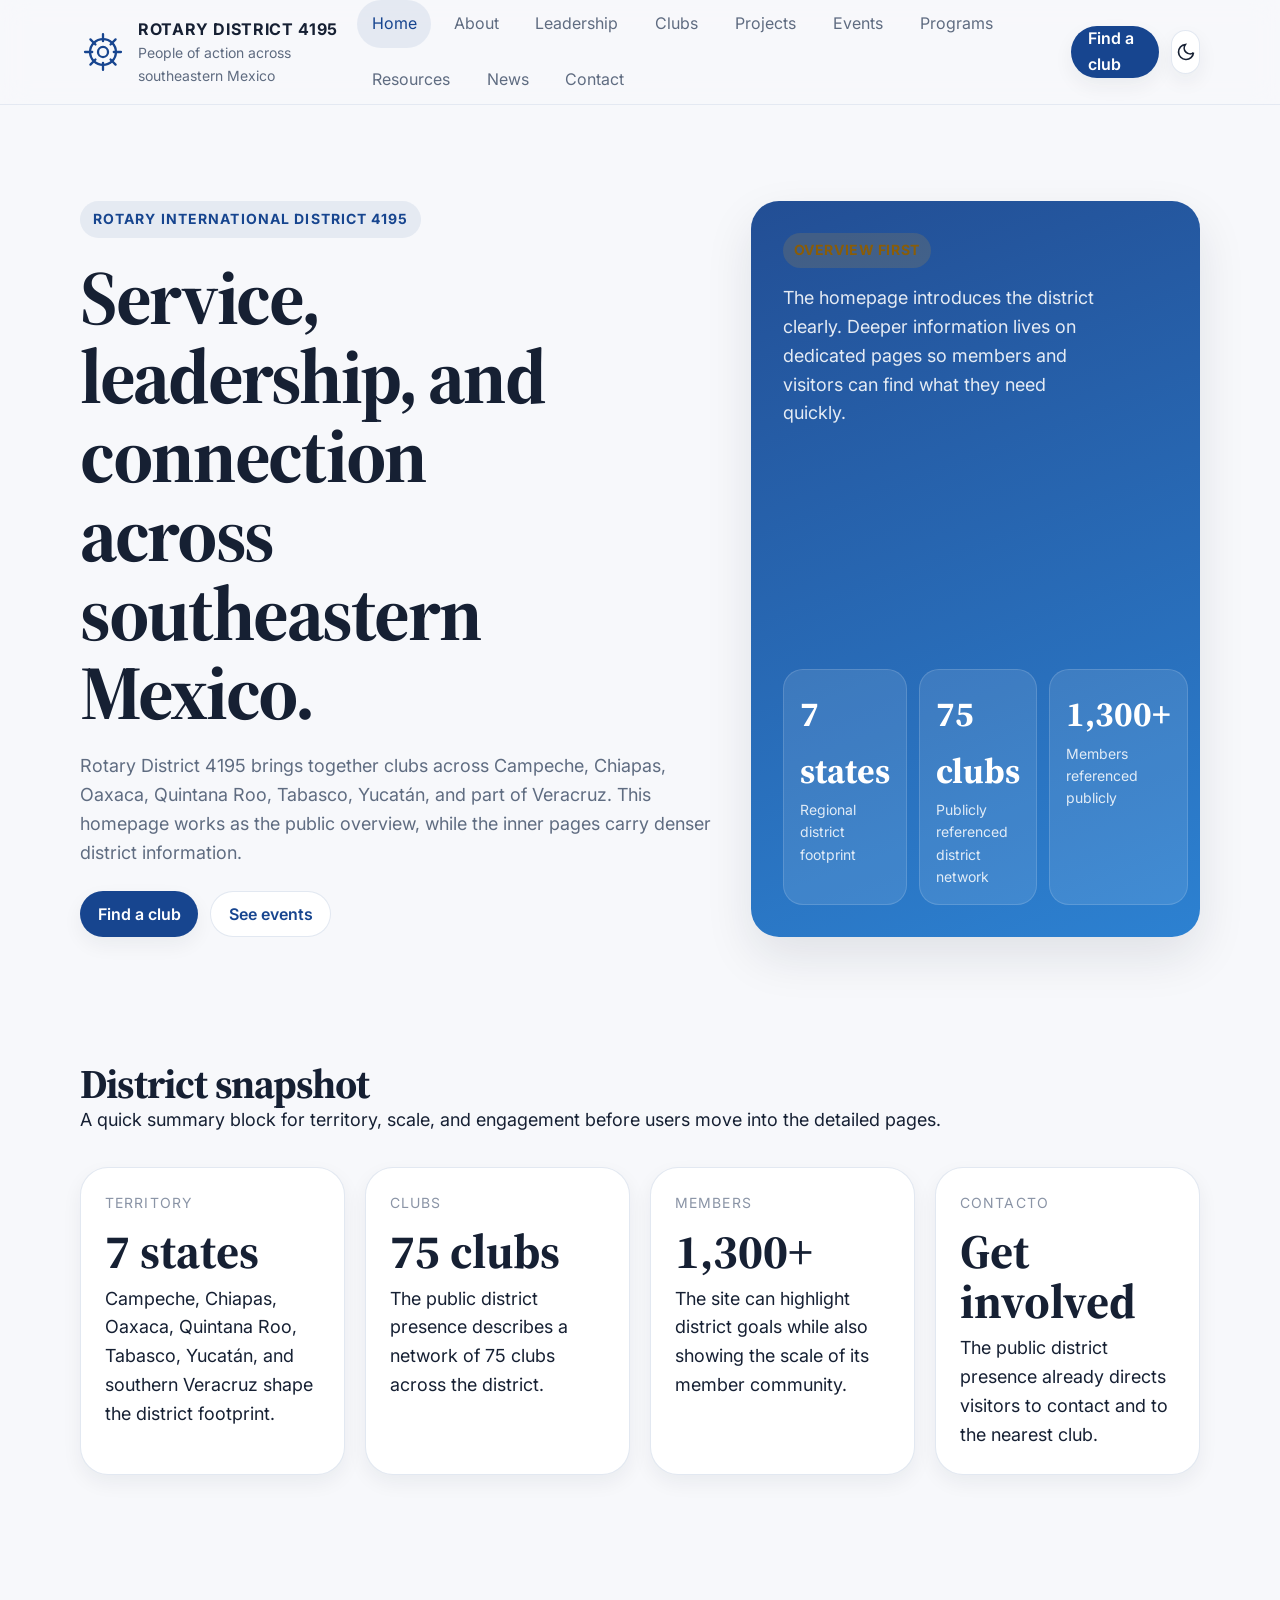
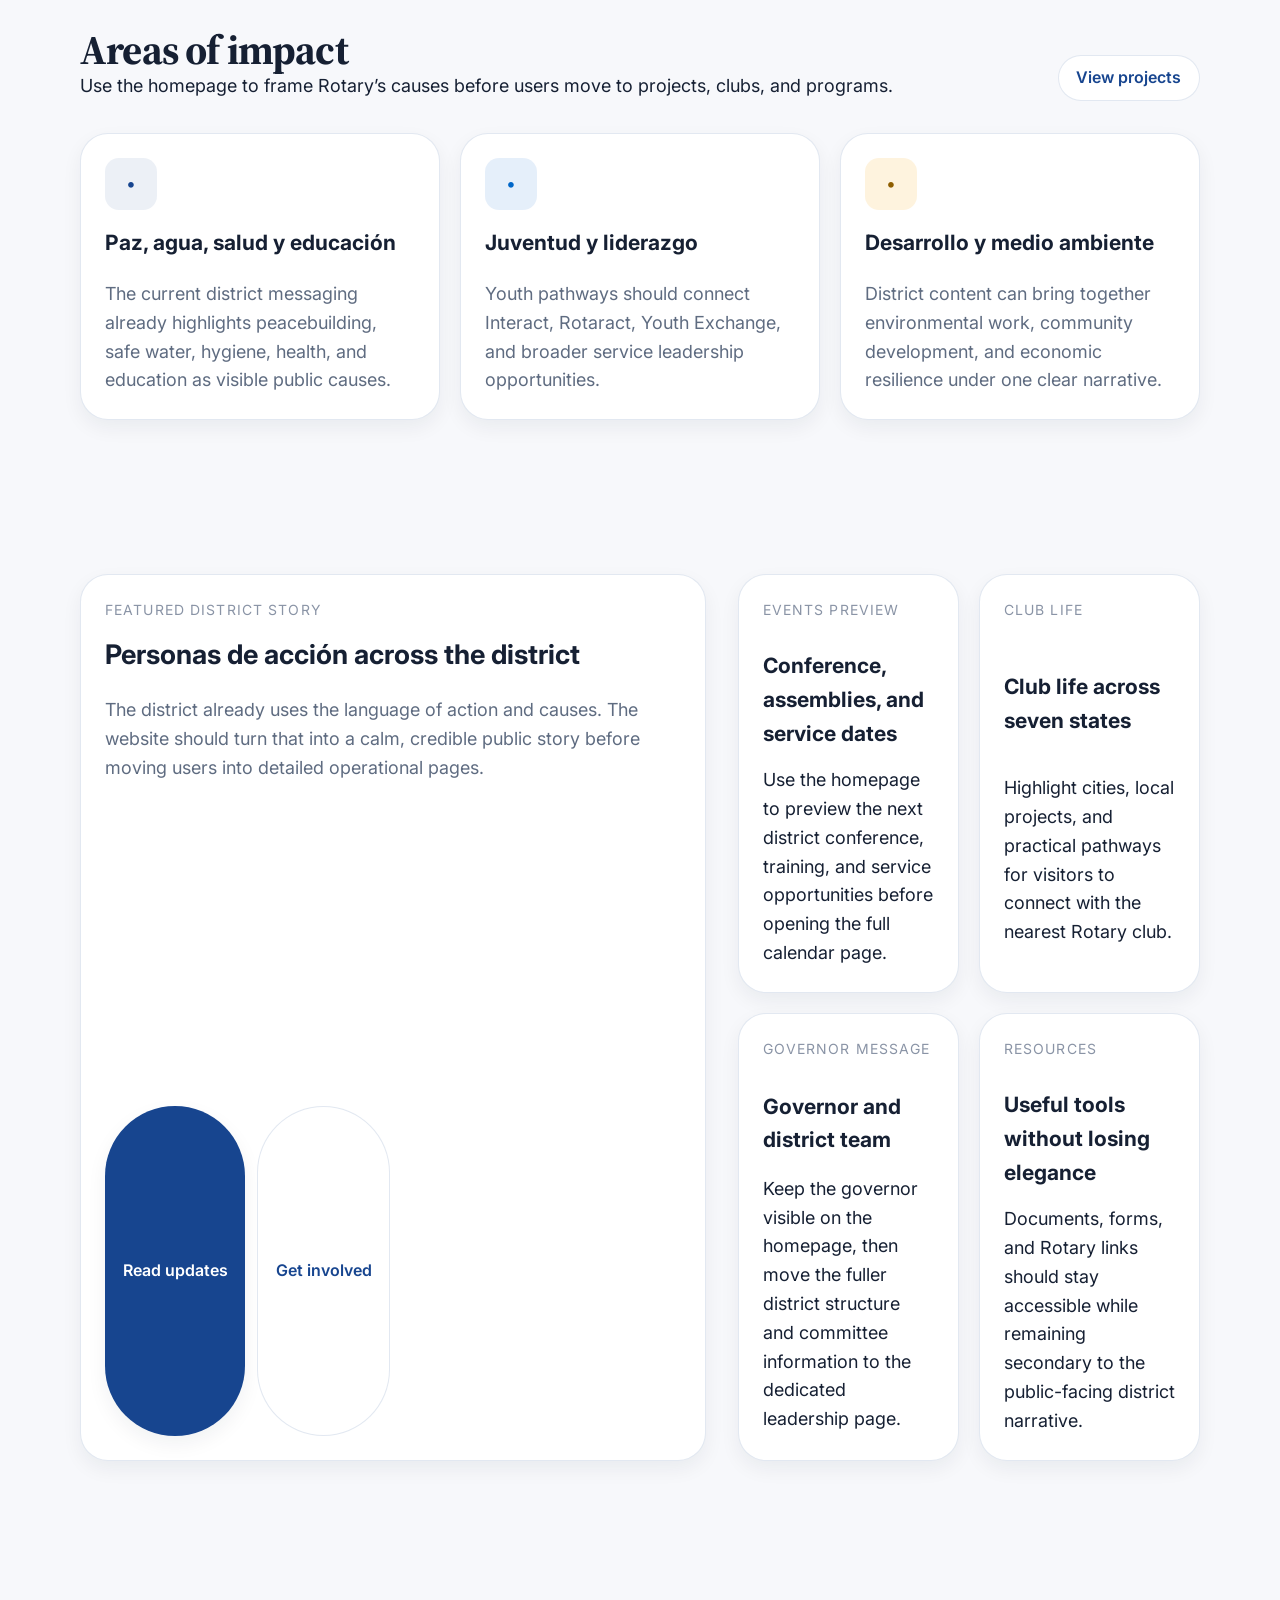
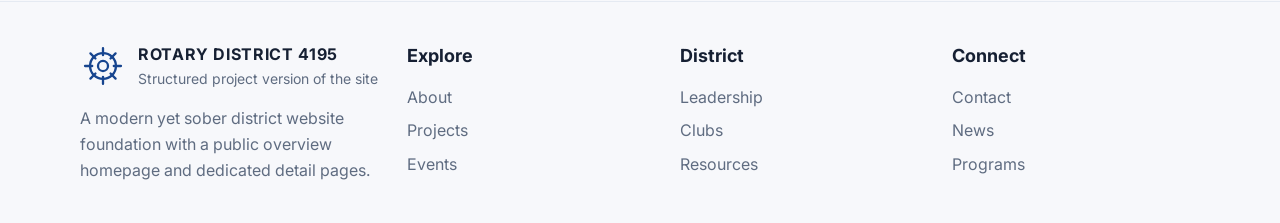
==== index.html @ 001975cd "Initial commit" ====
<!DOCTYPE html>
<html lang="en" data-theme="light">
<head>
  <meta charset="UTF-8" />
  <meta name="viewport" content="width=device-width, initial-scale=1.0" />
  <title>Rotary District 4195</title>
  <meta name="description" content="Rotary District 4195 website project structure prototype." />
  <link rel="preconnect" href="https://fonts.googleapis.com">
  <link rel="preconnect" href="https://fonts.gstatic.com" crossorigin>
  <link href="https://fonts.googleapis.com/css2?family=Source+Serif+4:opsz,wght@8..60,400;8..60,500;8..60,700&family=Inter:wght@400;500;600;700&display=swap" rel="stylesheet">
  <link rel="stylesheet" href="assets/css/base.css" />
  <link rel="stylesheet" href="assets/css/components.css" />
  <link rel="stylesheet" href="assets/css/pages.css" />
  <link rel="stylesheet" href="assets/css/responsive.css" />
</head>
<body>
  <a href="#main-content" class="sr-only">Skip to content</a>
  <header class="site-header">
  <div class="header-inner">
    <a class="brand" href="index.html">
      <img class="brand-mark" src="assets/images/branding/rotary-4195-mark.svg" alt="Rotary District 4195 mark" width="46" height="46" />
      <div class="brand-copy">
        <strong>Rotary District 4195</strong>
        <span>People of action across southeastern Mexico</span>
      </div>
    </a>
    <nav class="desktop-nav" aria-label="Primary">
      <a class="nav-link" href="index.html" aria-current="page">Home</a>
      <a class="nav-link" href="pages/about.html">About</a>
      <a class="nav-link" href="pages/leadership.html">Leadership</a>
      <a class="nav-link" href="pages/clubs.html">Clubs</a>
      <a class="nav-link" href="pages/projects.html">Projects</a>
      <a class="nav-link" href="pages/events.html">Events</a>
      <a class="nav-link" href="pages/programs.html">Programs</a>
      <a class="nav-link" href="pages/resources.html">Resources</a>
      <a class="nav-link" href="pages/news.html">News</a>
      <a class="nav-link" href="pages/contact.html">Contact</a>
    </nav>
    <div class="header-actions">
      <a class="cta-button" href="pages/clubs.html">Find a club</a>
      <button class="theme-toggle" type="button" aria-label="Switch theme" data-theme-toggle></button>
      <button class="menu-toggle" type="button" aria-label="Open menu" aria-expanded="false" data-menu-toggle>
        <svg width="20" height="20" viewBox="0 0 24 24" fill="none" stroke="currentColor" stroke-width="2" aria-hidden="true"><path d="M3 6h18M3 12h18M3 18h18"></path></svg>
      </button>
    </div>
  </div>
  <div class="mobile-panel" data-mobile-panel>
    <div class="header-inner mobile-nav" aria-label="Mobile">
      <a href="index.html">Home</a>
      <a href="pages/about.html">About</a>
      <a href="pages/leadership.html">Leadership</a>
      <a href="pages/clubs.html">Clubs</a>
      <a href="pages/projects.html">Projects</a>
      <a href="pages/events.html">Events</a>
      <a href="pages/programs.html">Programs</a>
      <a href="pages/resources.html">Resources</a>
      <a href="pages/news.html">News</a>
      <a href="pages/contact.html">Contact</a>
    </div>
  </div>
</header>
  <main id="main-content">
<section class="hero">
  <div class="container hero-grid">
    <div class="hero-copy">
      <span class="eyebrow">Rotary International District 4195</span>
      <h1>Service, leadership, and connection across southeastern Mexico.</h1>
      <p>Rotary District 4195 brings together clubs across Campeche, Chiapas, Oaxaca, Quintana Roo, Tabasco, Yucatán, and part of Veracruz. This homepage works as the public overview, while the inner pages carry denser district information.</p>
      <div class="hero-actions">
        <a class="cta-button" href="pages/clubs.html">Find a club</a>
        <a class="secondary-button" href="pages/events.html">See events</a>
      </div>
    </div>
    <aside class="hero-panel" aria-label="District overview highlights">
      <div>
        <span class="badge">Overview first</span>
        <p style="margin-top: 1rem; max-width: 30ch; color: rgba(255,255,255,0.88);">The homepage introduces the district clearly. Deeper information lives on dedicated pages so members and visitors can find what they need quickly.</p>
      </div>
      <div class="hero-metrics">
        <div class="metric"><strong>7 states</strong><span>Regional district footprint</span></div>
        <div class="metric"><strong>75 clubs</strong><span>Publicly referenced district network</span></div>
        <div class="metric"><strong>1,300+</strong><span>Members referenced publicly</span></div>
      </div>
    </aside>
  </div>
</section>
<section>
  <div class="container">
    <div class="section-heading"><div><h2>District snapshot</h2><p>A quick summary block for territory, scale, and engagement before users move into the detailed pages.</p></div></div>
    <div class="grid-4">
      <article class="surface-card card-pad stat-card"><small>Territory</small><strong>7 states</strong><p>Campeche, Chiapas, Oaxaca, Quintana Roo, Tabasco, Yucatán, and southern Veracruz shape the district footprint.</p></article>
      <article class="surface-card card-pad stat-card"><small>Clubs</small><strong>75 clubs</strong><p>The public district presence describes a network of 75 clubs across the district.</p></article>
      <article class="surface-card card-pad stat-card"><small>Members</small><strong>1,300+</strong><p>The site can highlight district goals while also showing the scale of its member community.</p></article>
      <article class="surface-card card-pad stat-card"><small>Contacto</small><strong>Get involved</strong><p>The public district presence already directs visitors to contact and to the nearest club.</p></article>
    </div>
  </div>
</section>
<section>
  <div class="container">
    <div class="section-heading"><div><h2>Areas of impact</h2><p>Use the homepage to frame Rotary’s causes before users move to projects, clubs, and programs.</p></div><a class="secondary-button" href="pages/projects.html">View projects</a></div>
    <div class="grid-3">
      <article class="surface-card card-pad impact-card"><div class="impact-icon">•</div><div><h3>Paz, agua, salud y educación</h3><p class="lede">The current district messaging already highlights peacebuilding, safe water, hygiene, health, and education as visible public causes.</p></div></article>
      <article class="surface-card card-pad impact-card"><div class="impact-icon">•</div><div><h3>Juventud y liderazgo</h3><p class="lede">Youth pathways should connect Interact, Rotaract, Youth Exchange, and broader service leadership opportunities.</p></div></article>
      <article class="surface-card card-pad impact-card"><div class="impact-icon">•</div><div><h3>Desarrollo y medio ambiente</h3><p class="lede">District content can bring together environmental work, community development, and economic resilience under one clear narrative.</p></div></article>
    </div>
  </div>
</section>
<section>
  <div class="container story-layout" style="grid-template-columns: 1.15fr 0.85fr;">
    <article class="surface-card card-pad story-card">
      <div><span class="meta">Featured district story</span><h2>Personas de acción across the district</h2><p class="lede">The district already uses the language of action and causes. The website should turn that into a calm, credible public story before moving users into detailed operational pages.</p></div>
      <div class="stack-actions"><a class="cta-button" href="pages/news.html">Read updates</a><a class="secondary-button" href="pages/contact.html">Get involved</a></div>
    </article>
    <div class="grid-2">
      <article class="surface-card card-pad story-card"><span class="meta">Events preview</span><h3>Conference, assemblies, and service dates</h3><p>Use the homepage to preview the next district conference, training, and service opportunities before opening the full calendar page.</p></article>
      <article class="surface-card card-pad story-card"><span class="meta">Club life</span><h3>Club life across seven states</h3><p>Highlight cities, local projects, and practical pathways for visitors to connect with the nearest Rotary club.</p></article>
      <article class="surface-card card-pad story-card"><span class="meta">Governor message</span><h3>Governor and district team</h3><p>Keep the governor visible on the homepage, then move the fuller district structure and committee information to the dedicated leadership page.</p></article>
      <article class="surface-card card-pad story-card"><span class="meta">Resources</span><h3>Useful tools without losing elegance</h3><p>Documents, forms, and Rotary links should stay accessible while remaining secondary to the public-facing district narrative.</p></article>
    </div>
  </div>
</section>
</main>
  <footer class="footer">
  <div class="container footer-grid">
    <div>
      <div class="brand" style="margin-bottom: 1rem;">
        <img class="brand-mark" src="assets/images/branding/rotary-4195-mark.svg" alt="Rotary District 4195 mark" width="46" height="46" />
        <div class="brand-copy">
          <strong>Rotary District 4195</strong>
          <span>Structured project version of the site</span>
        </div>
      </div>
      <p>A modern yet sober district website foundation with a public overview homepage and dedicated detail pages.</p>
    </div>
    <div>
      <strong style="display:block; margin-bottom: 0.85rem;">Explore</strong>
      <ul class="footer-links">
        <li><a href="pages/about.html">About</a></li>
        <li><a href="pages/projects.html">Projects</a></li>
        <li><a href="pages/events.html">Events</a></li>
      </ul>
    </div>
    <div>
      <strong style="display:block; margin-bottom: 0.85rem;">District</strong>
      <ul class="footer-links">
        <li><a href="pages/leadership.html">Leadership</a></li>
        <li><a href="pages/clubs.html">Clubs</a></li>
        <li><a href="pages/resources.html">Resources</a></li>
      </ul>
    </div>
    <div>
      <strong style="display:block; margin-bottom: 0.85rem;">Connect</strong>
      <ul class="footer-links">
        <li><a href="pages/contact.html">Contact</a></li>
        <li><a href="pages/news.html">News</a></li>
        <li><a href="pages/programs.html">Programs</a></li>
      </ul>
    </div>
  </div>
</footer>
  <script src="assets/js/main.js" defer></script>
</body>
</html>
---- assets/css/base.css ----
:root, [data-theme="light"] {
  --text-xs: clamp(0.75rem, 0.7rem + 0.25vw, 0.875rem);
  --text-sm: clamp(0.875rem, 0.8rem + 0.35vw, 1rem);
  --text-base: clamp(1rem, 0.95rem + 0.25vw, 1.125rem);
  --text-lg: clamp(1.125rem, 1rem + 0.75vw, 1.5rem);
  --text-xl: clamp(1.5rem, 1.2rem + 1.25vw, 2.25rem);
  --text-2xl: clamp(2rem, 1.2rem + 2.5vw, 3.5rem);
  --space-1: 0.25rem;
  --space-2: 0.5rem;
  --space-3: 0.75rem;
  --space-4: 1rem;
  --space-5: 1.25rem;
  --space-6: 1.5rem;
  --space-8: 2rem;
  --space-10: 2.5rem;
  --space-12: 3rem;
  --space-16: 4rem;
  --space-20: 5rem;
  --space-24: 6rem;
  --color-bg: #f7f8fb;
  --color-surface: #ffffff;
  --color-surface-2: #f1f5fb;
  --color-surface-offset: #e8eef8;
  --color-border: rgba(23, 69, 143, 0.12);
  --color-divider: rgba(23, 69, 143, 0.08);
  --color-text: #162033;
  --color-text-muted: #5f6c81;
  --color-text-faint: #8a94a6;
  --color-text-inverse: #ffffff;
  --color-primary: #17458f;
  --color-primary-hover: #113575;
  --color-primary-highlight: rgba(23, 69, 143, 0.08);
  --color-secondary: #0067c8;
  --color-gold: #f7a81b;
  --color-gold-soft: rgba(247, 168, 27, 0.14);
  --shadow-sm: 0 8px 20px rgba(22, 32, 51, 0.06);
  --shadow-md: 0 20px 48px rgba(22, 32, 51, 0.10);
  --radius-sm: 0.5rem;
  --radius-md: 0.875rem;
  --radius-lg: 1.25rem;
  --radius-xl: 1.75rem;
  --content-default: 1120px;
  --transition-interactive: 180ms cubic-bezier(0.16, 1, 0.3, 1);
  --font-display: 'Source Serif 4', Georgia, serif;
  --font-body: 'Inter', system-ui, sans-serif;
}

[data-theme="dark"] {
  --color-bg: #0f1726;
  --color-surface: #151f31;
  --color-surface-2: #1b2740;
  --color-surface-offset: #223150;
  --color-border: rgba(255, 255, 255, 0.12);
  --color-divider: rgba(255, 255, 255, 0.08);
  --color-text: #e9edf5;
  --color-text-muted: #b6c0d0;
  --color-text-faint: #8d98aa;
  --color-primary: #4d86d6;
  --color-primary-hover: #6a9ae0;
  --color-primary-highlight: rgba(77, 134, 214, 0.14);
  --color-secondary: #78b7ff;
  --color-gold: #f7bd51;
  --color-gold-soft: rgba(247, 189, 81, 0.16);
  --shadow-sm: 0 8px 20px rgba(0, 0, 0, 0.22);
  --shadow-md: 0 20px 48px rgba(0, 0, 0, 0.35);
}

*, *::before, *::after { box-sizing: border-box; margin: 0; padding: 0; }
html { scroll-behavior: smooth; -webkit-text-size-adjust: none; text-size-adjust: none; }
body {
  min-height: 100dvh;
  font-family: var(--font-body);
  font-size: var(--text-base);
  line-height: 1.6;
  background: var(--color-bg);
  color: var(--color-text);
}
a { color: inherit; text-decoration: none; }
img, svg { display: block; max-width: 100%; }
button, input, select, textarea { font: inherit; color: inherit; }
button { border: 0; background: none; cursor: pointer; }
:focus-visible { outline: 2px solid var(--color-secondary); outline-offset: 3px; border-radius: var(--radius-sm); }
.sr-only {
  position: absolute; width: 1px; height: 1px; padding: 0; margin: -1px;
  overflow: hidden; clip: rect(0,0,0,0); white-space: nowrap; border: 0;
}
.container { width: min(calc(100% - 2rem), var(--content-default)); margin: 0 auto; }
.eyebrow {
  display: inline-flex; align-items: center; gap: var(--space-2); padding: 0.45rem 0.8rem;
  border-radius: 999px; background: var(--color-primary-highlight); color: var(--color-primary);
  font-size: var(--text-xs); font-weight: 700; letter-spacing: 0.08em; text-transform: uppercase;
}
.surface-card {
  background: var(--color-surface); border: 1px solid var(--color-border); border-radius: var(--radius-xl);
  box-shadow: var(--shadow-sm);
}
.cta-button, .secondary-button {
  display: inline-flex; align-items: center; justify-content: center; gap: var(--space-2);
  min-height: 46px; padding: 0 1.1rem; border-radius: 999px; font-size: var(--text-sm); font-weight: 600;
  transition: transform var(--transition-interactive), background var(--transition-interactive), color var(--transition-interactive);
}
.cta-button { background: var(--color-primary); color: var(--color-text-inverse); box-shadow: var(--shadow-sm); }
.cta-button:hover { transform: translateY(-1px); background: var(--color-primary-hover); }
.secondary-button { background: var(--color-surface); border: 1px solid var(--color-border); color: var(--color-primary); }
.secondary-button:hover { transform: translateY(-1px); background: var(--color-surface-2); }
.meta {
  display: block; font-size: var(--text-xs); text-transform: uppercase; letter-spacing: 0.08em;
  color: var(--color-text-faint); margin-bottom: var(--space-3);
}
@media (max-width: 720px) {
  .container { width: min(calc(100% - 1.25rem), var(--content-default)); }
}
@media (prefers-reduced-motion: reduce) {
  html { scroll-behavior: auto; }
  *, *::before, *::after { transition-duration: 0.01ms !important; animation-duration: 0.01ms !important; }
}
---- assets/css/components.css ----
.site-header {
  position: sticky; top: 0; z-index: 40;
  backdrop-filter: blur(14px);
  background: color-mix(in srgb, var(--color-bg) 88%, transparent);
  border-bottom: 1px solid var(--color-divider);
}
.header-inner {
  width: min(calc(100% - 2rem), var(--content-default));
  margin: 0 auto; display: flex; align-items: center; justify-content: space-between;
  min-height: 78px; gap: var(--space-4);
}
.brand { display: inline-flex; align-items: center; gap: var(--space-3); min-width: 0; }
.brand-mark { width: 46px; height: 46px; color: var(--color-primary); flex: 0 0 auto; }
.brand-copy strong {
  display: block; font-size: var(--text-sm); letter-spacing: 0.04em; text-transform: uppercase;
}
.brand-copy span { display: block; font-size: var(--text-xs); color: var(--color-text-muted); }
.desktop-nav { display: flex; align-items: center; gap: var(--space-2); flex-wrap: wrap; }
.nav-link {
  padding: 0.7rem 0.9rem; border-radius: 999px; font-size: var(--text-sm); color: var(--color-text-muted);
  transition: background var(--transition-interactive), color var(--transition-interactive);
}
.nav-link:hover, .nav-link[aria-current="page"] { color: var(--color-primary); background: var(--color-primary-highlight); }
.header-actions { display: flex; align-items: center; gap: var(--space-3); }
.theme-toggle, .menu-toggle {
  width: 44px; height: 44px; border-radius: 999px; border: 1px solid var(--color-border);
  display: inline-flex; align-items: center; justify-content: center; background: var(--color-surface); box-shadow: var(--shadow-sm);
}
.mobile-panel { display: none; border-top: 1px solid var(--color-divider); background: var(--color-surface); }
.mobile-panel.open { display: block; }
.mobile-nav { padding: var(--space-4) 0 var(--space-6); display: grid; gap: var(--space-2); }
.mobile-nav a { padding: 0.9rem 1rem; border-radius: var(--radius-md); background: var(--color-surface-2); }
.hero { padding: clamp(var(--space-12), 8vw, var(--space-24)) 0 var(--space-12); }
.hero-grid, .page-hero-shell, .two-column, .story-layout { display: grid; gap: var(--space-8); }
.hero-grid { grid-template-columns: 1.35fr 0.95fr; align-items: stretch; }
.hero-copy h1, .page-hero h1 {
  font-family: var(--font-display); line-height: 1.03; letter-spacing: -0.03em; font-weight: 700;
  font-size: clamp(2.8rem, 6vw, 5.6rem); margin-top: var(--space-5); max-width: 12ch;
}
.hero-copy p, .page-hero p, .lede { margin-top: var(--space-5); max-width: 62ch; color: var(--color-text-muted); }
.hero-actions, .stack-actions, .subnav { display: flex; flex-wrap: wrap; gap: var(--space-3); margin-top: var(--space-6); }
.hero-panel {
  position: relative; overflow: hidden; border-radius: var(--radius-xl); background: linear-gradient(160deg, rgba(23,69,143,0.95), rgba(0,103,200,0.82));
  color: #fff; padding: var(--space-8); box-shadow: var(--shadow-md); display: grid; gap: var(--space-6); align-content: space-between;
}
.hero-metrics { display: grid; grid-template-columns: repeat(3, 1fr); gap: var(--space-3); }
.metric { padding: var(--space-4); border-radius: var(--radius-lg); background: rgba(255,255,255,0.1); border: 1px solid rgba(255,255,255,0.14); }
.metric strong { display: block; font-size: var(--text-xl); font-family: var(--font-display); }
.metric span { display: block; font-size: var(--text-xs); opacity: 0.84; }
section { padding: clamp(var(--space-10), 6vw, var(--space-20)) 0; }
.section-heading { display: flex; align-items: end; justify-content: space-between; gap: var(--space-4); margin-bottom: var(--space-8); }
.section-heading h2, .page-hero h2 {
  font-family: var(--font-display); font-size: clamp(1.85rem, 3.2vw, 3rem); line-height: 1.08; letter-spacing: -0.02em;
}
.grid-2, .grid-3, .grid-4 { display: grid; gap: var(--space-5); }
.grid-2 { grid-template-columns: repeat(2, 1fr); }
.grid-3 { grid-template-columns: repeat(3, 1fr); }
.grid-4 { grid-template-columns: repeat(4, 1fr); }
.card-pad { padding: var(--space-6); }
.page-hero { padding: clamp(var(--space-10), 5vw, var(--space-16)) 0 var(--space-6); }
.page-hero-shell { grid-template-columns: 1.1fr 0.9fr; align-items: center; }
.page-banner {
  border-radius: calc(var(--radius-xl) - var(--space-3)); min-height: 280px;
  background: linear-gradient(135deg, rgba(23,69,143,0.18), rgba(0,103,200,0.08) 55%, rgba(247,168,27,0.16));
  border: 1px solid var(--color-border);
}
.toolbar { display: flex; flex-wrap: wrap; gap: var(--space-3); margin-bottom: var(--space-6); }
.toolbar-input, .toolbar-select {
  min-height: 46px; border-radius: 999px; border: 1px solid var(--color-border); background: var(--color-surface); padding: 0 1rem; min-width: 200px;
}
.toolbar-input { flex: 1 1 280px; }
.footer { padding: var(--space-10) 0; border-top: 1px solid var(--color-divider); margin-top: var(--space-16); }
.footer-grid { display: grid; gap: var(--space-6); grid-template-columns: 1.1fr 0.9fr 0.9fr 0.9fr; }
.footer p, .footer a, .footer li { color: var(--color-text-muted); font-size: var(--text-sm); }
.footer-links { display: grid; gap: var(--space-2); list-style: none; }
@media (max-width: 1100px) {
  .desktop-nav { display: none; }
  .menu-toggle { display: inline-flex; }
  .hero-grid, .page-hero-shell, .two-column, .story-layout { grid-template-columns: 1fr; }
  .grid-4, .grid-3 { grid-template-columns: repeat(2, 1fr); }
  .footer-grid { grid-template-columns: repeat(2, 1fr); }
}
@media (min-width: 1101px) { .menu-toggle { display: none; } }
@media (max-width: 720px) {
  .header-inner { width: min(calc(100% - 1.25rem), var(--content-default)); }
  .header-actions .cta-button { display: none; }
  .hero-copy h1, .page-hero h1 { font-size: clamp(2.4rem, 13vw, 3.8rem); }
  .hero-panel, .card-pad { padding: var(--space-6); }
  .grid-2, .grid-3, .grid-4, .footer-grid, .hero-metrics { grid-template-columns: 1fr; }
  .section-heading { align-items: start; flex-direction: column; }
  .toolbar-input, .toolbar-select { width: 100%; min-width: 0; }
}
---- assets/css/pages.css ----
.stat-card strong {
  display: block; font-family: var(--font-display); font-size: clamp(2rem, 4vw, 3rem); line-height: 1.04; margin-bottom: var(--space-2);
}
.stat-card small {
  display: block; font-size: var(--text-xs); text-transform: uppercase; letter-spacing: 0.08em; color: var(--color-text-faint); margin-bottom: var(--space-3);
}
.impact-card, .story-card, .event-card, .resource-card, .news-card, .contact-card, .lead-card, .directory-card, .program-card {
  display: grid; gap: var(--space-4);
}
.impact-icon {
  width: 52px; height: 52px; border-radius: 14px; display: inline-flex; align-items: center; justify-content: center;
  background: var(--color-primary-highlight); color: var(--color-primary);
}
.impact-card:nth-child(3n+2) .impact-icon { background: rgba(0,103,200,0.1); color: var(--color-secondary); }
.impact-card:nth-child(3n+3) .impact-icon { background: var(--color-gold-soft); color: #8f5e00; }
.badge {
  display: inline-flex; align-items: center; gap: var(--space-2); padding: 0.4rem 0.7rem;
  border-radius: 999px; background: var(--color-gold-soft); color: #8a5d08; font-size: var(--text-xs); font-weight: 700;
  letter-spacing: 0.04em; text-transform: uppercase;
}
.event-date {
  display: inline-flex; align-items: center; gap: var(--space-2); padding: 0.4rem 0.75rem; border-radius: 999px;
  background: var(--color-primary-highlight); color: var(--color-primary); font-size: var(--text-xs); font-weight: 700;
}
.list { display: grid; gap: var(--space-4); margin-top: var(--space-4); }
.list-item { padding: var(--space-4) 0; border-top: 1px solid var(--color-divider); }
.list-item:first-child { border-top: 0; padding-top: 0; }
.subnav a {
  padding: 0.7rem 0.95rem; border-radius: 999px; background: var(--color-surface); border: 1px solid var(--color-border);
  color: var(--color-text-muted); font-size: var(--text-sm);
}
.subnav a:hover { color: var(--color-primary); background: var(--color-primary-highlight); }
---- assets/css/responsive.css ----
@media (max-width: 540px) {
  .brand-copy span { max-width: 22ch; }
  .site-header { position: sticky; }
}
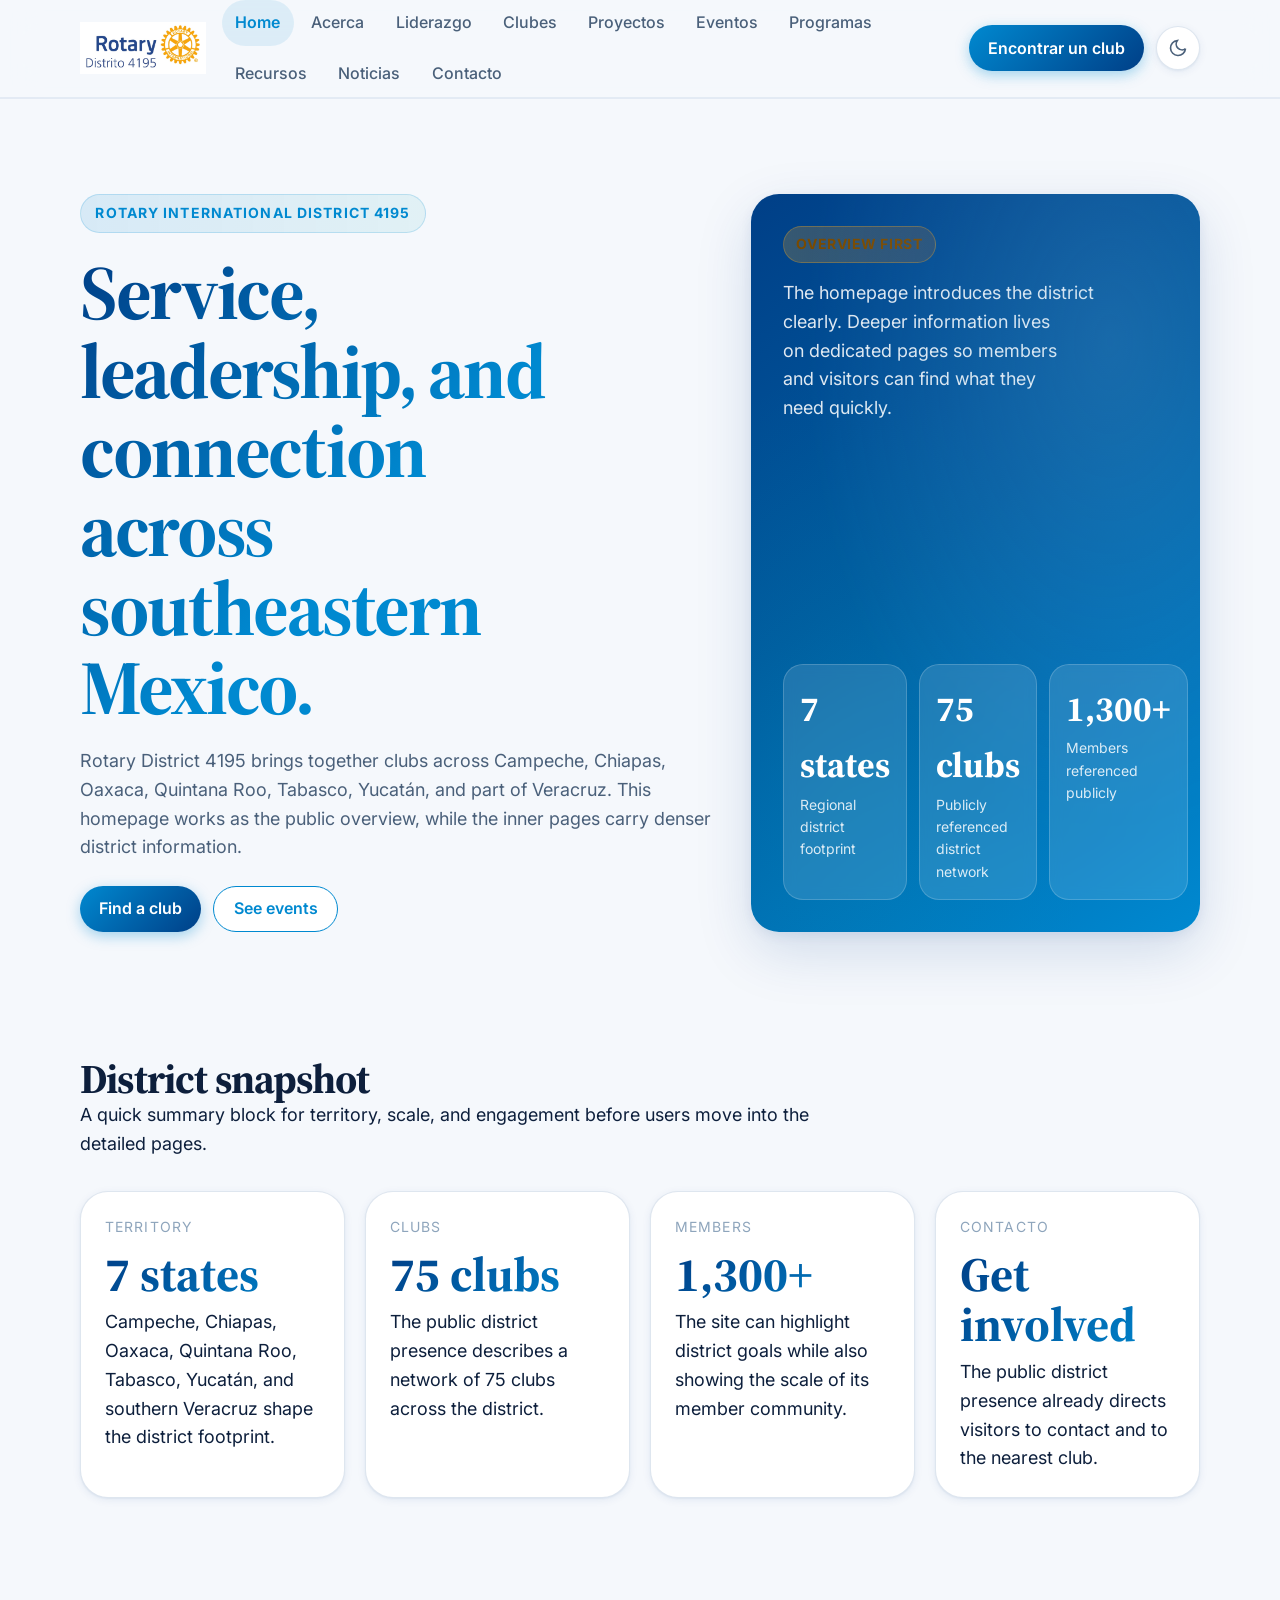
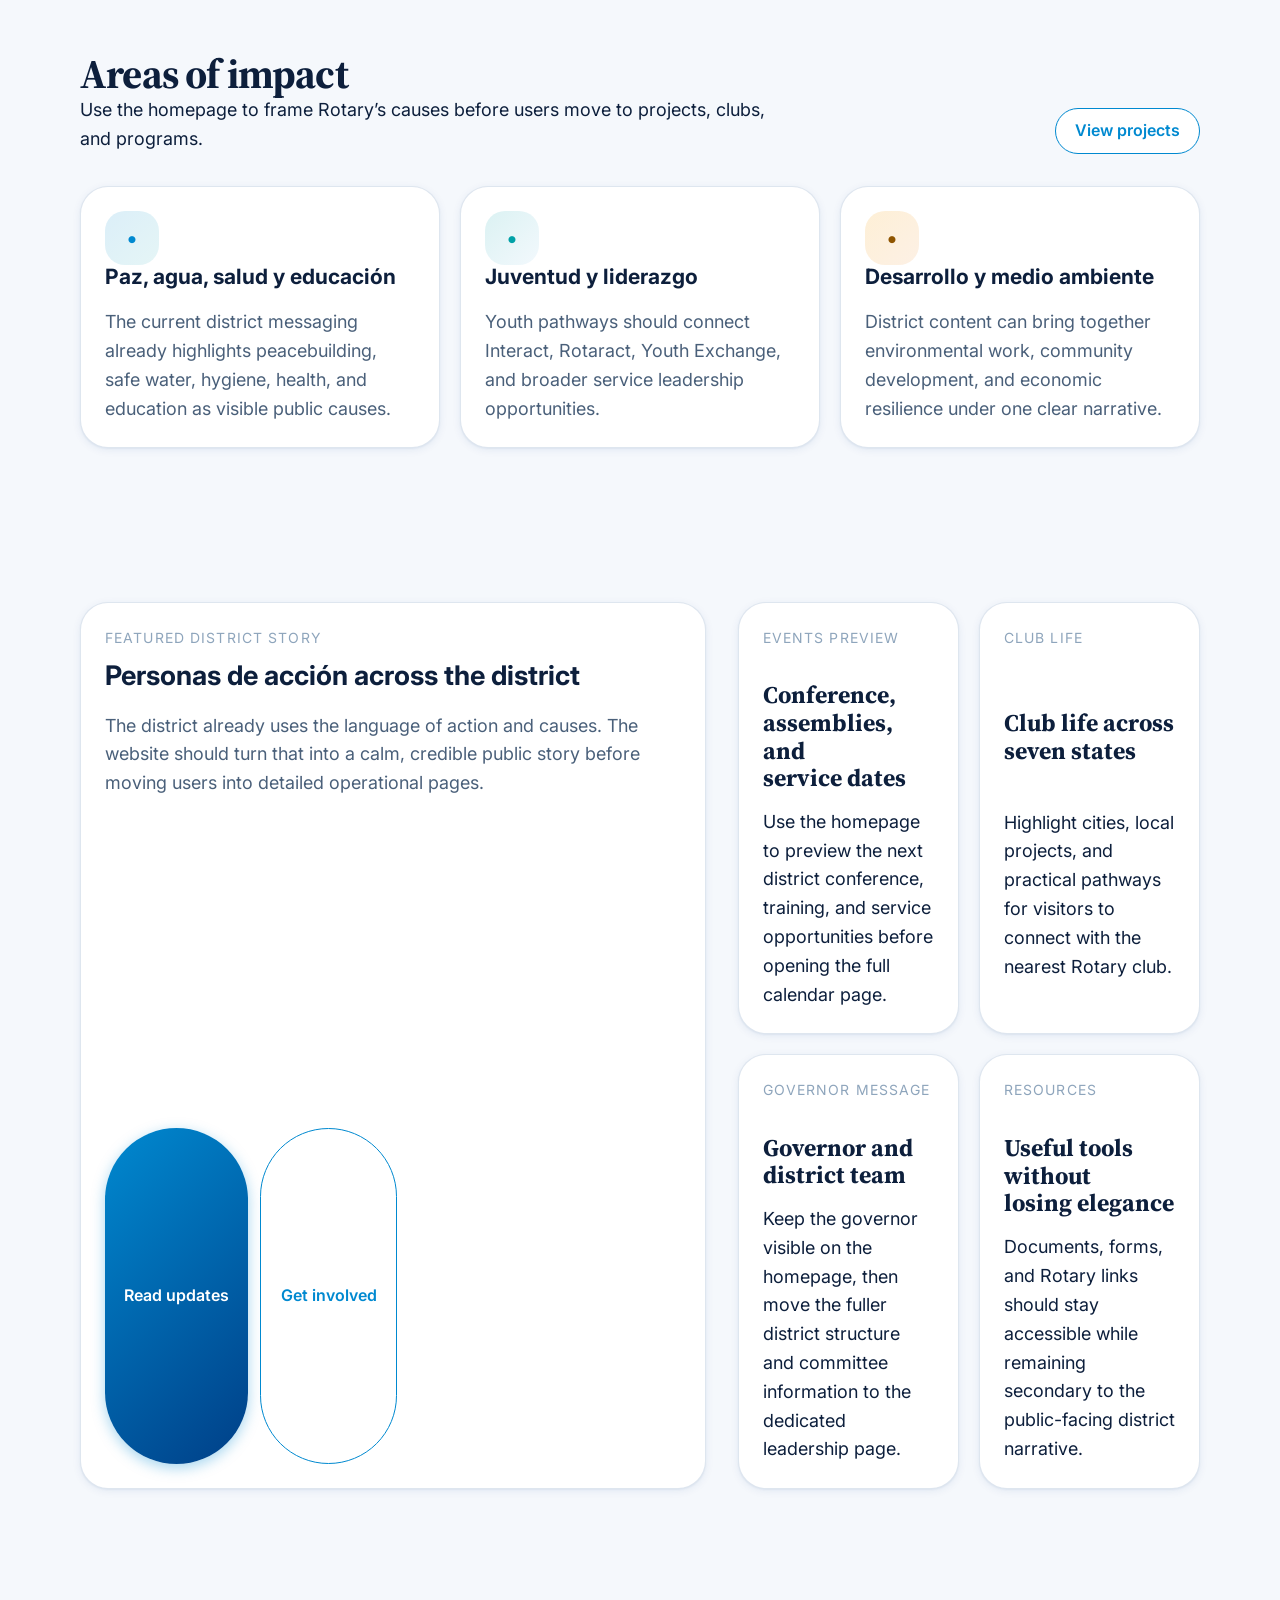
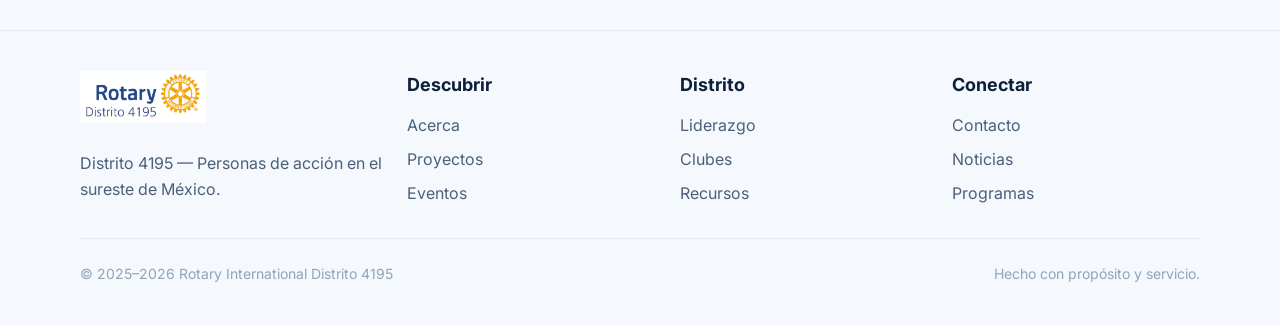
==== commit 80ff6dda: "Epale" ====
--- a/index.html
+++ b/index.html
@@ -3,8 +3,8 @@
 <head>
   <meta charset="UTF-8" />
   <meta name="viewport" content="width=device-width, initial-scale=1.0" />
-  <title>Rotary District 4195</title>
-  <meta name="description" content="Rotary District 4195 website project structure prototype." />
+  <title>Rotary Distrito 4195</title>
+  <meta name="description" content="Rotary International Distrito 4195 — Sureste de México. Personas de acción." />
   <link rel="preconnect" href="https://fonts.googleapis.com">
   <link rel="preconnect" href="https://fonts.gstatic.com" crossorigin>
   <link href="https://fonts.googleapis.com/css2?family=Source+Serif+4:opsz,wght@8..60,400;8..60,500;8..60,700&family=Inter:wght@400;500;600;700&display=swap" rel="stylesheet">
@@ -18,44 +18,41 @@
   <header class="site-header">
   <div class="header-inner">
     <a class="brand" href="index.html">
-      <img class="brand-mark" src="assets/images/branding/rotary-4195-mark.svg" alt="Rotary District 4195 mark" width="46" height="46" />
-      <div class="brand-copy">
-        <strong>Rotary District 4195</strong>
-        <span>People of action across southeastern Mexico</span>
-      </div>
+      <img class="brand-logo" src="assets/images/branding/Rotary-Logo_ES21.jpg"
+           alt="Rotary Distrito 4195" height="52" loading="eager" />
     </a>
     <nav class="desktop-nav" aria-label="Primary">
       <a class="nav-link" href="index.html" aria-current="page">Home</a>
-      <a class="nav-link" href="pages/about.html">About</a>
-      <a class="nav-link" href="pages/leadership.html">Leadership</a>
-      <a class="nav-link" href="pages/clubs.html">Clubs</a>
-      <a class="nav-link" href="pages/projects.html">Projects</a>
-      <a class="nav-link" href="pages/events.html">Events</a>
-      <a class="nav-link" href="pages/programs.html">Programs</a>
-      <a class="nav-link" href="pages/resources.html">Resources</a>
-      <a class="nav-link" href="pages/news.html">News</a>
-      <a class="nav-link" href="pages/contact.html">Contact</a>
+      <a class="nav-link" href="pages/about.html">Acerca</a>
+      <a class="nav-link" href="pages/leadership.html">Liderazgo</a>
+      <a class="nav-link" href="pages/clubs.html">Clubes</a>
+      <a class="nav-link" href="pages/projects.html">Proyectos</a>
+      <a class="nav-link" href="pages/events.html">Eventos</a>
+      <a class="nav-link" href="pages/programs.html">Programas</a>
+      <a class="nav-link" href="pages/resources.html">Recursos</a>
+      <a class="nav-link" href="pages/news.html">Noticias</a>
+      <a class="nav-link" href="pages/contact.html">Contacto</a>
     </nav>
     <div class="header-actions">
-      <a class="cta-button" href="pages/clubs.html">Find a club</a>
-      <button class="theme-toggle" type="button" aria-label="Switch theme" data-theme-toggle></button>
-      <button class="menu-toggle" type="button" aria-label="Open menu" aria-expanded="false" data-menu-toggle>
+      <a class="cta-button" href="pages/clubs.html">Encontrar un club</a>
+      <button class="theme-toggle" type="button" aria-label="Cambiar tema" data-theme-toggle></button>
+      <button class="menu-toggle" type="button" aria-label="Abrir menú" aria-expanded="false" data-menu-toggle>
         <svg width="20" height="20" viewBox="0 0 24 24" fill="none" stroke="currentColor" stroke-width="2" aria-hidden="true"><path d="M3 6h18M3 12h18M3 18h18"></path></svg>
       </button>
     </div>
   </div>
   <div class="mobile-panel" data-mobile-panel>
-    <div class="header-inner mobile-nav" aria-label="Mobile">
+    <div class="header-inner mobile-nav" aria-label="Menú móvil">
       <a href="index.html">Home</a>
-      <a href="pages/about.html">About</a>
-      <a href="pages/leadership.html">Leadership</a>
-      <a href="pages/clubs.html">Clubs</a>
-      <a href="pages/projects.html">Projects</a>
-      <a href="pages/events.html">Events</a>
-      <a href="pages/programs.html">Programs</a>
-      <a href="pages/resources.html">Resources</a>
-      <a href="pages/news.html">News</a>
-      <a href="pages/contact.html">Contact</a>
+      <a href="pages/about.html">Acerca</a>
+      <a href="pages/leadership.html">Liderazgo</a>
+      <a href="pages/clubs.html">Clubes</a>
+      <a href="pages/projects.html">Proyectos</a>
+      <a href="pages/events.html">Eventos</a>
+      <a href="pages/programs.html">Programas</a>
+      <a href="pages/resources.html">Recursos</a>
+      <a href="pages/news.html">Noticias</a>
+      <a href="pages/contact.html">Contacto</a>
     </div>
   </div>
 </header>
@@ -123,39 +120,40 @@
   <footer class="footer">
   <div class="container footer-grid">
     <div>
-      <div class="brand" style="margin-bottom: 1rem;">
-        <img class="brand-mark" src="assets/images/branding/rotary-4195-mark.svg" alt="Rotary District 4195 mark" width="46" height="46" />
-        <div class="brand-copy">
-          <strong>Rotary District 4195</strong>
-          <span>Structured project version of the site</span>
-        </div>
-      </div>
-      <p>A modern yet sober district website foundation with a public overview homepage and dedicated detail pages.</p>
+      <a class="brand" href="index.html" style="margin-bottom: var(--space-4); display:inline-flex;">
+        <img class="brand-logo" src="assets/images/branding/Rotary-Logo_ES21.jpg"
+             alt="Rotary Distrito 4195" height="48" loading="lazy" />
+      </a>
+      <p style="margin-top: var(--space-3);">Distrito 4195 — Personas de acción en el sureste de México.</p>
     </div>
     <div>
-      <strong style="display:block; margin-bottom: 0.85rem;">Explore</strong>
+      <strong style="display:block; margin-bottom:0.85rem; color:var(--color-text);">Descubrir</strong>
       <ul class="footer-links">
-        <li><a href="pages/about.html">About</a></li>
-        <li><a href="pages/projects.html">Projects</a></li>
-        <li><a href="pages/events.html">Events</a></li>
+        <li><a href="pages/about.html">Acerca</a></li>
+        <li><a href="pages/projects.html">Proyectos</a></li>
+        <li><a href="pages/events.html">Eventos</a></li>
       </ul>
     </div>
     <div>
-      <strong style="display:block; margin-bottom: 0.85rem;">District</strong>
+      <strong style="display:block; margin-bottom:0.85rem; color:var(--color-text);">Distrito</strong>
       <ul class="footer-links">
-        <li><a href="pages/leadership.html">Leadership</a></li>
-        <li><a href="pages/clubs.html">Clubs</a></li>
-        <li><a href="pages/resources.html">Resources</a></li>
+        <li><a href="pages/leadership.html">Liderazgo</a></li>
+        <li><a href="pages/clubs.html">Clubes</a></li>
+        <li><a href="pages/resources.html">Recursos</a></li>
       </ul>
     </div>
     <div>
-      <strong style="display:block; margin-bottom: 0.85rem;">Connect</strong>
+      <strong style="display:block; margin-bottom:0.85rem; color:var(--color-text);">Conectar</strong>
       <ul class="footer-links">
-        <li><a href="pages/contact.html">Contact</a></li>
-        <li><a href="pages/news.html">News</a></li>
-        <li><a href="pages/programs.html">Programs</a></li>
+        <li><a href="pages/contact.html">Contacto</a></li>
+        <li><a href="pages/news.html">Noticias</a></li>
+        <li><a href="pages/programs.html">Programas</a></li>
       </ul>
     </div>
+  </div>
+  <div class="container footer-bottom">
+    <span>© 2025–2026 Rotary International Distrito 4195</span>
+    <span>Hecho con propósito y servicio.</span>
   </div>
 </footer>
   <script src="assets/js/main.js" defer></script>
--- a/assets/css/base.css
+++ b/assets/css/base.css
@@ -1,116 +1,199 @@
 
 :root, [data-theme="light"] {
-  --text-xs: clamp(0.75rem, 0.7rem + 0.25vw, 0.875rem);
-  --text-sm: clamp(0.875rem, 0.8rem + 0.35vw, 1rem);
-  --text-base: clamp(1rem, 0.95rem + 0.25vw, 1.125rem);
-  --text-lg: clamp(1.125rem, 1rem + 0.75vw, 1.5rem);
-  --text-xl: clamp(1.5rem, 1.2rem + 1.25vw, 2.25rem);
-  --text-2xl: clamp(2rem, 1.2rem + 2.5vw, 3.5rem);
-  --space-1: 0.25rem;
-  --space-2: 0.5rem;
-  --space-3: 0.75rem;
-  --space-4: 1rem;
-  --space-5: 1.25rem;
-  --space-6: 1.5rem;
-  --space-8: 2rem;
-  --space-10: 2.5rem;
-  --space-12: 3rem;
-  --space-16: 4rem;
-  --space-20: 5rem;
-  --space-24: 6rem;
-  --color-bg: #f7f8fb;
-  --color-surface: #ffffff;
-  --color-surface-2: #f1f5fb;
-  --color-surface-offset: #e8eef8;
-  --color-border: rgba(23, 69, 143, 0.12);
-  --color-divider: rgba(23, 69, 143, 0.08);
-  --color-text: #162033;
-  --color-text-muted: #5f6c81;
-  --color-text-faint: #8a94a6;
-  --color-text-inverse: #ffffff;
-  --color-primary: #17458f;
-  --color-primary-hover: #113575;
-  --color-primary-highlight: rgba(23, 69, 143, 0.08);
-  --color-secondary: #0067c8;
-  --color-gold: #f7a81b;
-  --color-gold-soft: rgba(247, 168, 27, 0.14);
-  --shadow-sm: 0 8px 20px rgba(22, 32, 51, 0.06);
-  --shadow-md: 0 20px 48px rgba(22, 32, 51, 0.10);
+  /* Type scale */
+  --text-xs:   clamp(0.75rem,  0.7rem  + 0.25vw, 0.875rem);
+  --text-sm:   clamp(0.875rem, 0.8rem  + 0.35vw, 1rem);
+  --text-base: clamp(1rem,     0.95rem + 0.25vw, 1.125rem);
+  --text-lg:   clamp(1.125rem, 1rem    + 0.75vw, 1.5rem);
+  --text-xl:   clamp(1.5rem,   1.2rem  + 1.25vw, 2.25rem);
+  --text-2xl:  clamp(2rem,     1.2rem  + 2.5vw,  3.5rem);
+
+  /* Spacing */
+  --space-1: 0.25rem; --space-2: 0.5rem;  --space-3: 0.75rem;
+  --space-4: 1rem;    --space-5: 1.25rem; --space-6: 1.5rem;
+  --space-8: 2rem;    --space-10: 2.5rem; --space-12: 3rem;
+  --space-16: 4rem;   --space-20: 5rem;   --space-24: 6rem;
+
+  /* Rotary Official Colors (Brand Center) */
+  --rotary-royal-blue:  #003F87;
+  --rotary-azure:       #0089D0;
+  --rotary-gold:        #F7A81B;
+  --rotary-sky-blue:    #85C0E9;
+  --rotary-turquoise:   #00A1A7;
+  --rotary-cranberry:   #9B2335;
+  --rotary-orange:      #E97000;
+
+  /* Surfaces — clean warm white with blue undertone */
+  --color-bg:              #F5F8FC;
+  --color-surface:         #FFFFFF;
+  --color-surface-2:       #EEF4FA;
+  --color-surface-offset:  #E0EBF5;
+  --color-border:          rgba(0, 63, 135, 0.13);
+  --color-divider:         rgba(0, 63, 135, 0.07);
+
+  /* Text */
+  --color-text:         #0D1F3C;
+  --color-text-muted:   #4A607A;
+  --color-text-faint:   #8EA5BC;
+  --color-text-inverse: #FFFFFF;
+
+  /* Primary — Azure (most-used digital color per Rotary Brand Center) */
+  --color-primary:          #0089D0;
+  --color-primary-hover:    #006FAA;
+  --color-primary-active:   #003F87;
+  --color-primary-highlight: rgba(0, 137, 208, 0.10);
+
+  /* Secondary — Royal Blue for deep institutional moments */
+  --color-secondary:         #003F87;
+  --color-secondary-hover:   #002E65;
+
+  /* Accent — Gold for energy and highlights */
+  --color-gold:       #F7A81B;
+  --color-gold-hover: #D98A00;
+  --color-gold-soft:  rgba(247, 168, 27, 0.14);
+
+  /* Supporting */
+  --color-turquoise:   #00A1A7;
+  --color-sky-blue:    #85C0E9;
+  --color-cranberry:   #9B2335;
+  --color-orange:      #E97000;
+
+  /* Feedback */
+  --color-success: #237A3C;
+  --color-error:   #9B2335;
+  --color-warning: #E97000;
+
+  /* Shadows */
+  --shadow-sm: 0 2px 8px rgba(0, 63, 135, 0.08), 0 1px 2px rgba(0, 63, 135, 0.06);
+  --shadow-md: 0 8px 28px rgba(0, 63, 135, 0.12), 0 2px 6px rgba(0, 63, 135, 0.07);
+  --shadow-lg: 0 20px 56px rgba(0, 63, 135, 0.15), 0 4px 12px rgba(0, 63, 135, 0.08);
+
+  /* Shape */
   --radius-sm: 0.5rem;
   --radius-md: 0.875rem;
   --radius-lg: 1.25rem;
   --radius-xl: 1.75rem;
+  --radius-full: 9999px;
+
+  /* Layout */
   --content-default: 1120px;
+  --content-narrow:  640px;
+  --content-wide:    1320px;
+
+  /* Motion */
   --transition-interactive: 180ms cubic-bezier(0.16, 1, 0.3, 1);
+
+  /* Fonts */
   --font-display: 'Source Serif 4', Georgia, serif;
-  --font-body: 'Inter', system-ui, sans-serif;
+  --font-body:    'Inter', system-ui, sans-serif;
 }
 
 [data-theme="dark"] {
-  --color-bg: #0f1726;
-  --color-surface: #151f31;
-  --color-surface-2: #1b2740;
-  --color-surface-offset: #223150;
-  --color-border: rgba(255, 255, 255, 0.12);
-  --color-divider: rgba(255, 255, 255, 0.08);
-  --color-text: #e9edf5;
-  --color-text-muted: #b6c0d0;
-  --color-text-faint: #8d98aa;
-  --color-primary: #4d86d6;
-  --color-primary-hover: #6a9ae0;
-  --color-primary-highlight: rgba(77, 134, 214, 0.14);
-  --color-secondary: #78b7ff;
-  --color-gold: #f7bd51;
-  --color-gold-soft: rgba(247, 189, 81, 0.16);
-  --shadow-sm: 0 8px 20px rgba(0, 0, 0, 0.22);
-  --shadow-md: 0 20px 48px rgba(0, 0, 0, 0.35);
+  --color-bg:              #08111E;
+  --color-surface:         #0E1D30;
+  --color-surface-2:       #152537;
+  --color-surface-offset:  #1C2F44;
+  --color-border:          rgba(133, 192, 233, 0.14);
+  --color-divider:         rgba(133, 192, 233, 0.07);
+  --color-text:            #E4EDF7;
+  --color-text-muted:      #8AAECB;
+  --color-text-faint:      #506A84;
+  --color-primary:         #38ADEB;
+  --color-primary-hover:   #5DBFF0;
+  --color-primary-active:  #85C0E9;
+  --color-primary-highlight: rgba(56, 173, 235, 0.14);
+  --color-secondary:       #85C0E9;
+  --color-secondary-hover: #A8D4F0;
+  --color-gold:            #F7BD51;
+  --color-gold-hover:      #FACA74;
+  --color-gold-soft:       rgba(247, 189, 81, 0.16);
+  --color-turquoise:       #1BBCC3;
+  --color-sky-blue:        #85C0E9;
+  --color-cranberry:       #D04A5E;
+  --color-orange:          #F28330;
+  --shadow-sm: 0 2px 8px rgba(0, 0, 0, 0.24);
+  --shadow-md: 0 8px 28px rgba(0, 0, 0, 0.36);
+  --shadow-lg: 0 20px 56px rgba(0, 0, 0, 0.48);
+}
+
+@media (prefers-color-scheme: dark) {
+  :root:not([data-theme]) {
+    --color-bg: #08111E; --color-surface: #0E1D30;
+    --color-surface-2: #152537; --color-surface-offset: #1C2F44;
+    --color-border: rgba(133,192,233,0.14); --color-divider: rgba(133,192,233,0.07);
+    --color-text: #E4EDF7; --color-text-muted: #8AAECB; --color-text-faint: #506A84;
+    --color-primary: #38ADEB; --color-primary-hover: #5DBFF0;
+    --color-primary-highlight: rgba(56,173,235,0.14);
+    --color-secondary: #85C0E9; --color-gold: #F7BD51; --color-gold-soft: rgba(247,189,81,0.16);
+  }
 }
 
 *, *::before, *::after { box-sizing: border-box; margin: 0; padding: 0; }
-html { scroll-behavior: smooth; -webkit-text-size-adjust: none; text-size-adjust: none; }
+html {
+  scroll-behavior: smooth; -webkit-text-size-adjust: none; text-size-adjust: none;
+  -webkit-font-smoothing: antialiased; -moz-osx-font-smoothing: grayscale;
+  scroll-padding-top: var(--space-16);
+}
 body {
-  min-height: 100dvh;
-  font-family: var(--font-body);
-  font-size: var(--text-base);
-  line-height: 1.6;
-  background: var(--color-bg);
-  color: var(--color-text);
+  min-height: 100dvh; font-family: var(--font-body); font-size: var(--text-base);
+  line-height: 1.6; background: var(--color-bg); color: var(--color-text);
 }
 a { color: inherit; text-decoration: none; }
 img, svg { display: block; max-width: 100%; }
 button, input, select, textarea { font: inherit; color: inherit; }
 button { border: 0; background: none; cursor: pointer; }
-:focus-visible { outline: 2px solid var(--color-secondary); outline-offset: 3px; border-radius: var(--radius-sm); }
-.sr-only {
-  position: absolute; width: 1px; height: 1px; padding: 0; margin: -1px;
-  overflow: hidden; clip: rect(0,0,0,0); white-space: nowrap; border: 0;
-}
+h1,h2,h3,h4,h5,h6 { text-wrap: balance; line-height: 1.12; }
+p, li, figcaption { text-wrap: pretty; max-width: 72ch; }
+:focus-visible { outline: 2px solid var(--color-primary); outline-offset: 3px; border-radius: var(--radius-sm); }
+.sr-only { position:absolute; width:1px; height:1px; padding:0; margin:-1px; overflow:hidden; clip:rect(0,0,0,0); white-space:nowrap; border:0; }
 .container { width: min(calc(100% - 2rem), var(--content-default)); margin: 0 auto; }
+
+/* Utility classes */
 .eyebrow {
-  display: inline-flex; align-items: center; gap: var(--space-2); padding: 0.45rem 0.8rem;
-  border-radius: 999px; background: var(--color-primary-highlight); color: var(--color-primary);
-  font-size: var(--text-xs); font-weight: 700; letter-spacing: 0.08em; text-transform: uppercase;
+  display: inline-flex; align-items: center; gap: var(--space-2);
+  padding: 0.45rem 0.9rem; border-radius: var(--radius-full);
+  background: linear-gradient(90deg, rgba(0,137,208,0.12), rgba(0,161,167,0.08));
+  color: var(--color-primary); font-size: var(--text-xs); font-weight: 700;
+  letter-spacing: 0.08em; text-transform: uppercase; border: 1px solid rgba(0,137,208,0.18);
 }
 .surface-card {
-  background: var(--color-surface); border: 1px solid var(--color-border); border-radius: var(--radius-xl);
-  box-shadow: var(--shadow-sm);
-}
+  background: var(--color-surface); border: 1px solid var(--color-border);
+  border-radius: var(--radius-xl); box-shadow: var(--shadow-sm);
+  transition: box-shadow var(--transition-interactive), transform var(--transition-interactive);
+}
+.surface-card:hover { box-shadow: var(--shadow-md); transform: translateY(-2px); }
 .cta-button, .secondary-button {
   display: inline-flex; align-items: center; justify-content: center; gap: var(--space-2);
-  min-height: 46px; padding: 0 1.1rem; border-radius: 999px; font-size: var(--text-sm); font-weight: 600;
-  transition: transform var(--transition-interactive), background var(--transition-interactive), color var(--transition-interactive);
-}
-.cta-button { background: var(--color-primary); color: var(--color-text-inverse); box-shadow: var(--shadow-sm); }
-.cta-button:hover { transform: translateY(-1px); background: var(--color-primary-hover); }
-.secondary-button { background: var(--color-surface); border: 1px solid var(--color-border); color: var(--color-primary); }
-.secondary-button:hover { transform: translateY(-1px); background: var(--color-surface-2); }
+  min-height: 46px; padding: 0 1.2rem; border-radius: var(--radius-full);
+  font-size: var(--text-sm); font-weight: 600;
+  transition: transform var(--transition-interactive), background var(--transition-interactive),
+              box-shadow var(--transition-interactive), color var(--transition-interactive);
+}
+.cta-button {
+  background: linear-gradient(135deg, var(--color-primary) 0%, var(--color-primary-active) 100%);
+  color: var(--color-text-inverse); box-shadow: 0 4px 14px rgba(0,137,208,0.35);
+}
+.cta-button:hover { transform: translateY(-2px); box-shadow: 0 6px 20px rgba(0,137,208,0.45); }
+.cta-button:active { transform: translateY(0); }
+.secondary-button {
+  background: var(--color-surface); border: 1.5px solid var(--color-primary);
+  color: var(--color-primary);
+}
+.secondary-button:hover { background: var(--color-primary-highlight); transform: translateY(-1px); }
+.gold-button {
+  display: inline-flex; align-items: center; justify-content: center; gap: var(--space-2);
+  min-height: 46px; padding: 0 1.2rem; border-radius: var(--radius-full);
+  font-size: var(--text-sm); font-weight: 700;
+  background: linear-gradient(135deg, var(--color-gold) 0%, var(--color-gold-hover) 100%);
+  color: #fff; box-shadow: 0 4px 14px rgba(247,168,27,0.40);
+  transition: transform var(--transition-interactive), box-shadow var(--transition-interactive);
+}
+.gold-button:hover { transform: translateY(-2px); box-shadow: 0 6px 20px rgba(247,168,27,0.50); }
 .meta {
   display: block; font-size: var(--text-xs); text-transform: uppercase; letter-spacing: 0.08em;
   color: var(--color-text-faint); margin-bottom: var(--space-3);
 }
-@media (max-width: 720px) {
-  .container { width: min(calc(100% - 1.25rem), var(--content-default)); }
-}
+@media (max-width: 720px) { .container { width: min(calc(100% - 1.25rem), var(--content-default)); } }
 @media (prefers-reduced-motion: reduce) {
   html { scroll-behavior: auto; }
   *, *::before, *::after { transition-duration: 0.01ms !important; animation-duration: 0.01ms !important; }
--- a/assets/css/components.css
+++ b/assets/css/components.css
@@ -1,79 +1,193 @@
 
+/* ─── HEADER ─────────────────────────────────────────── */
 .site-header {
   position: sticky; top: 0; z-index: 40;
-  backdrop-filter: blur(14px);
-  background: color-mix(in srgb, var(--color-bg) 88%, transparent);
+  backdrop-filter: blur(18px) saturate(1.6);
+  -webkit-backdrop-filter: blur(18px) saturate(1.6);
+  background: color-mix(in srgb, var(--color-bg) 86%, transparent);
   border-bottom: 1px solid var(--color-divider);
+  box-shadow: 0 1px 0 var(--color-divider);
 }
 .header-inner {
   width: min(calc(100% - 2rem), var(--content-default));
   margin: 0 auto; display: flex; align-items: center; justify-content: space-between;
-  min-height: 78px; gap: var(--space-4);
-}
-.brand { display: inline-flex; align-items: center; gap: var(--space-3); min-width: 0; }
-.brand-mark { width: 46px; height: 46px; color: var(--color-primary); flex: 0 0 auto; }
-.brand-copy strong {
-  display: block; font-size: var(--text-sm); letter-spacing: 0.04em; text-transform: uppercase;
-}
-.brand-copy span { display: block; font-size: var(--text-xs); color: var(--color-text-muted); }
-.desktop-nav { display: flex; align-items: center; gap: var(--space-2); flex-wrap: wrap; }
+  min-height: 80px; gap: var(--space-4);
+}
+
+/* Logo replaces the old brand-mark + text combo */
+.brand { display: inline-flex; align-items: center; min-width: 0; flex-shrink: 0; }
+.brand-logo { height: 52px; width: auto; display: block; }
+
+.desktop-nav { display: flex; align-items: center; gap: var(--space-1); flex-wrap: wrap; }
 .nav-link {
-  padding: 0.7rem 0.9rem; border-radius: 999px; font-size: var(--text-sm); color: var(--color-text-muted);
+  padding: 0.65rem 0.85rem; border-radius: var(--radius-full); font-size: var(--text-sm);
+  color: var(--color-text-muted); font-weight: 500;
   transition: background var(--transition-interactive), color var(--transition-interactive);
 }
-.nav-link:hover, .nav-link[aria-current="page"] { color: var(--color-primary); background: var(--color-primary-highlight); }
-.header-actions { display: flex; align-items: center; gap: var(--space-3); }
+.nav-link:hover { color: var(--color-primary); background: var(--color-primary-highlight); }
+.nav-link[aria-current="page"] {
+  color: var(--color-primary); background: var(--color-primary-highlight); font-weight: 600;
+}
+.header-actions { display: flex; align-items: center; gap: var(--space-3); flex-shrink: 0; }
 .theme-toggle, .menu-toggle {
-  width: 44px; height: 44px; border-radius: 999px; border: 1px solid var(--color-border);
-  display: inline-flex; align-items: center; justify-content: center; background: var(--color-surface); box-shadow: var(--shadow-sm);
-}
+  width: 44px; height: 44px; border-radius: var(--radius-full);
+  border: 1.5px solid var(--color-border); display: inline-flex; align-items: center;
+  justify-content: center; background: var(--color-surface); box-shadow: var(--shadow-sm);
+  color: var(--color-text-muted);
+  transition: background var(--transition-interactive), color var(--transition-interactive), border-color var(--transition-interactive);
+}
+.theme-toggle:hover, .menu-toggle:hover { background: var(--color-primary-highlight); color: var(--color-primary); border-color: rgba(0,137,208,0.3); }
 .mobile-panel { display: none; border-top: 1px solid var(--color-divider); background: var(--color-surface); }
 .mobile-panel.open { display: block; }
 .mobile-nav { padding: var(--space-4) 0 var(--space-6); display: grid; gap: var(--space-2); }
-.mobile-nav a { padding: 0.9rem 1rem; border-radius: var(--radius-md); background: var(--color-surface-2); }
+.mobile-nav a {
+  padding: 0.9rem 1rem; border-radius: var(--radius-md); background: var(--color-surface-2);
+  color: var(--color-text-muted); font-weight: 500;
+  transition: background var(--transition-interactive), color var(--transition-interactive);
+}
+.mobile-nav a:hover { background: var(--color-primary-highlight); color: var(--color-primary); }
+
+/* ─── HERO ────────────────────────────────────────────── */
 .hero { padding: clamp(var(--space-12), 8vw, var(--space-24)) 0 var(--space-12); }
-.hero-grid, .page-hero-shell, .two-column, .story-layout { display: grid; gap: var(--space-8); }
-.hero-grid { grid-template-columns: 1.35fr 0.95fr; align-items: stretch; }
-.hero-copy h1, .page-hero h1 {
+.hero-grid { display: grid; grid-template-columns: 1.35fr 0.95fr; align-items: stretch; gap: var(--space-8); }
+.hero-copy h1 {
   font-family: var(--font-display); line-height: 1.03; letter-spacing: -0.03em; font-weight: 700;
   font-size: clamp(2.8rem, 6vw, 5.6rem); margin-top: var(--space-5); max-width: 12ch;
-}
-.hero-copy p, .page-hero p, .lede { margin-top: var(--space-5); max-width: 62ch; color: var(--color-text-muted); }
+  background: linear-gradient(135deg, var(--color-secondary) 0%, var(--color-primary) 60%);
+  -webkit-background-clip: text; -webkit-text-fill-color: transparent; background-clip: text;
+}
+.hero-copy p, .lede { margin-top: var(--space-5); max-width: 62ch; color: var(--color-text-muted); }
 .hero-actions, .stack-actions, .subnav { display: flex; flex-wrap: wrap; gap: var(--space-3); margin-top: var(--space-6); }
 .hero-panel {
-  position: relative; overflow: hidden; border-radius: var(--radius-xl); background: linear-gradient(160deg, rgba(23,69,143,0.95), rgba(0,103,200,0.82));
-  color: #fff; padding: var(--space-8); box-shadow: var(--shadow-md); display: grid; gap: var(--space-6); align-content: space-between;
+  position: relative; overflow: hidden; border-radius: var(--radius-xl);
+  background: linear-gradient(145deg, var(--rotary-royal-blue) 0%, #005BA0 45%, var(--rotary-azure) 100%);
+  color: #fff; padding: var(--space-8); box-shadow: var(--shadow-lg);
+  display: grid; gap: var(--space-6); align-content: space-between;
+}
+.hero-panel::before {
+  content: ''; position: absolute; inset: 0; pointer-events: none;
+  background: radial-gradient(ellipse at 80% 20%, rgba(133,192,233,0.18) 0%, transparent 60%),
+              radial-gradient(ellipse at 20% 80%, rgba(0,161,167,0.12) 0%, transparent 50%);
 }
 .hero-metrics { display: grid; grid-template-columns: repeat(3, 1fr); gap: var(--space-3); }
-.metric { padding: var(--space-4); border-radius: var(--radius-lg); background: rgba(255,255,255,0.1); border: 1px solid rgba(255,255,255,0.14); }
+.metric {
+  padding: var(--space-4); border-radius: var(--radius-lg);
+  background: rgba(255,255,255,0.12); border: 1px solid rgba(255,255,255,0.18);
+  backdrop-filter: blur(6px);
+}
 .metric strong { display: block; font-size: var(--text-xl); font-family: var(--font-display); }
-.metric span { display: block; font-size: var(--text-xs); opacity: 0.84; }
+.metric span   { display: block; font-size: var(--text-xs); opacity: 0.84; }
+
+/* ─── SECTIONS ────────────────────────────────────────── */
 section { padding: clamp(var(--space-10), 6vw, var(--space-20)) 0; }
 .section-heading { display: flex; align-items: end; justify-content: space-between; gap: var(--space-4); margin-bottom: var(--space-8); }
 .section-heading h2, .page-hero h2 {
-  font-family: var(--font-display); font-size: clamp(1.85rem, 3.2vw, 3rem); line-height: 1.08; letter-spacing: -0.02em;
-}
-.grid-2, .grid-3, .grid-4 { display: grid; gap: var(--space-5); }
-.grid-2 { grid-template-columns: repeat(2, 1fr); }
-.grid-3 { grid-template-columns: repeat(3, 1fr); }
-.grid-4 { grid-template-columns: repeat(4, 1fr); }
+  font-family: var(--font-display); font-size: clamp(1.85rem, 3.2vw, 3rem);
+  line-height: 1.08; letter-spacing: -0.02em;
+}
+.grid-2  { display: grid; grid-template-columns: repeat(2, 1fr); gap: var(--space-5); }
+.grid-3  { display: grid; grid-template-columns: repeat(3, 1fr); gap: var(--space-5); }
+.grid-4  { display: grid; grid-template-columns: repeat(4, 1fr); gap: var(--space-5); }
+.two-column { display: grid; grid-template-columns: 1fr 1fr; gap: var(--space-8); }
+.story-layout { display: grid; gap: var(--space-8); }
 .card-pad { padding: var(--space-6); }
+
+/* ─── PAGE HERO ───────────────────────────────────────── */
 .page-hero { padding: clamp(var(--space-10), 5vw, var(--space-16)) 0 var(--space-6); }
-.page-hero-shell { grid-template-columns: 1.1fr 0.9fr; align-items: center; }
+.page-hero-shell { display: grid; grid-template-columns: 1.1fr 0.9fr; align-items: center; gap: var(--space-8); }
+.page-hero h1 {
+  font-family: var(--font-display); line-height: 1.03; letter-spacing: -0.03em; font-weight: 700;
+  font-size: clamp(2.4rem, 5vw, 4.2rem); margin-top: var(--space-5);
+}
+.page-hero p { margin-top: var(--space-5); max-width: 62ch; color: var(--color-text-muted); }
 .page-banner {
   border-radius: calc(var(--radius-xl) - var(--space-3)); min-height: 280px;
-  background: linear-gradient(135deg, rgba(23,69,143,0.18), rgba(0,103,200,0.08) 55%, rgba(247,168,27,0.16));
+  background: linear-gradient(135deg,
+    rgba(0,63,135,0.15) 0%,
+    rgba(0,137,208,0.10) 40%,
+    rgba(0,161,167,0.14) 70%,
+    rgba(247,168,27,0.12) 100%);
   border: 1px solid var(--color-border);
-}
+  position: relative; overflow: hidden;
+}
+.page-banner::after {
+  content: ''; position: absolute; inset: 0;
+  background: radial-gradient(ellipse at 70% 30%, rgba(133,192,233,0.22) 0%, transparent 55%),
+              radial-gradient(ellipse at 30% 70%, rgba(0,161,167,0.12) 0%, transparent 45%);
+}
+
+/* ─── TOOLBAR ─────────────────────────────────────────── */
 .toolbar { display: flex; flex-wrap: wrap; gap: var(--space-3); margin-bottom: var(--space-6); }
 .toolbar-input, .toolbar-select {
-  min-height: 46px; border-radius: 999px; border: 1px solid var(--color-border); background: var(--color-surface); padding: 0 1rem; min-width: 200px;
+  min-height: 46px; border-radius: var(--radius-full); border: 1.5px solid var(--color-border);
+  background: var(--color-surface); padding: 0 1rem; font-size: var(--text-sm);
+  transition: border-color var(--transition-interactive), box-shadow var(--transition-interactive);
 }
 .toolbar-input { flex: 1 1 280px; }
+.toolbar-input:focus, .toolbar-select:focus {
+  outline: none; border-color: var(--color-primary); box-shadow: 0 0 0 3px rgba(0,137,208,0.15);
+}
+
+/* ─── BADGE ───────────────────────────────────────────── */
+.badge {
+  display: inline-flex; align-items: center; gap: var(--space-2); padding: 0.4rem 0.8rem;
+  border-radius: var(--radius-full);
+  background: linear-gradient(90deg, rgba(247,168,27,0.22), rgba(233,112,0,0.16));
+  color: #7A4A00; font-size: var(--text-xs); font-weight: 700;
+  letter-spacing: 0.04em; text-transform: uppercase; border: 1px solid rgba(247,168,27,0.3);
+}
+[data-theme="dark"] .badge { color: var(--color-gold); background: rgba(247,189,81,0.16); border-color: rgba(247,189,81,0.24); }
+.event-date {
+  display: inline-flex; align-items: center; gap: var(--space-2); padding: 0.4rem 0.8rem;
+  border-radius: var(--radius-full); background: var(--color-primary-highlight);
+  color: var(--color-primary); font-size: var(--text-xs); font-weight: 700;
+  border: 1px solid rgba(0,137,208,0.18);
+}
+
+/* ─── LIST ────────────────────────────────────────────── */
+.list { display: grid; gap: var(--space-4); margin-top: var(--space-4); }
+.list-item { padding: var(--space-4) 0; border-top: 1px solid var(--color-divider); }
+.list-item:first-child { border-top: 0; padding-top: 0; }
+.subnav a {
+  padding: 0.65rem 0.95rem; border-radius: var(--radius-full);
+  background: var(--color-surface); border: 1.5px solid var(--color-border);
+  color: var(--color-text-muted); font-size: var(--text-sm); font-weight: 500;
+  transition: all var(--transition-interactive);
+}
+.subnav a:hover { color: var(--color-primary); background: var(--color-primary-highlight); border-color: rgba(0,137,208,0.3); }
+
+/* ─── ACCENT SECTIONS ─────────────────────────────────── */
+.section-accent {
+  background: linear-gradient(135deg, var(--rotary-royal-blue) 0%, #00508A 50%, var(--rotary-azure) 100%);
+  color: #fff; border-radius: var(--radius-xl); padding: var(--space-12) var(--space-8);
+  position: relative; overflow: hidden;
+}
+.section-accent::before {
+  content: ''; position: absolute; inset: 0; pointer-events: none;
+  background: radial-gradient(ellipse at 85% 15%, rgba(133,192,233,0.2) 0%, transparent 55%),
+              radial-gradient(ellipse at 15% 85%, rgba(0,161,167,0.15) 0%, transparent 50%);
+}
+.section-accent h2 { font-family: var(--font-display); font-size: clamp(1.8rem,3vw,2.8rem); margin-bottom: var(--space-4); }
+.section-accent p  { color: rgba(255,255,255,0.84); max-width: 60ch; }
+.section-gold-strip {
+  background: linear-gradient(90deg, var(--color-gold) 0%, var(--color-orange) 100%);
+  padding: var(--space-3) 0; text-align: center; font-weight: 700; font-size: var(--text-sm); color: #fff;
+  letter-spacing: 0.06em;
+}
+
+/* ─── FOOTER ──────────────────────────────────────────── */
 .footer { padding: var(--space-10) 0; border-top: 1px solid var(--color-divider); margin-top: var(--space-16); }
 .footer-grid { display: grid; gap: var(--space-6); grid-template-columns: 1.1fr 0.9fr 0.9fr 0.9fr; }
 .footer p, .footer a, .footer li { color: var(--color-text-muted); font-size: var(--text-sm); }
+.footer a:hover { color: var(--color-primary); }
 .footer-links { display: grid; gap: var(--space-2); list-style: none; }
+.footer-bottom {
+  margin-top: var(--space-8); padding-top: var(--space-6); border-top: 1px solid var(--color-divider);
+  display: flex; flex-wrap: wrap; gap: var(--space-4); align-items: center; justify-content: space-between;
+  font-size: var(--text-xs); color: var(--color-text-faint);
+}
+
+/* ─── RESPONSIVE ──────────────────────────────────────── */
 @media (max-width: 1100px) {
   .desktop-nav { display: none; }
   .menu-toggle { display: inline-flex; }
@@ -85,9 +199,11 @@
 @media (max-width: 720px) {
   .header-inner { width: min(calc(100% - 1.25rem), var(--content-default)); }
   .header-actions .cta-button { display: none; }
-  .hero-copy h1, .page-hero h1 { font-size: clamp(2.4rem, 13vw, 3.8rem); }
-  .hero-panel, .card-pad { padding: var(--space-6); }
+  .hero-copy h1 { font-size: clamp(2.4rem, 13vw, 3.8rem); }
+  .hero-panel, .card-pad { padding: var(--space-5); }
   .grid-2, .grid-3, .grid-4, .footer-grid, .hero-metrics { grid-template-columns: 1fr; }
   .section-heading { align-items: start; flex-direction: column; }
   .toolbar-input, .toolbar-select { width: 100%; min-width: 0; }
-}
+  .section-accent { padding: var(--space-8) var(--space-5); border-radius: var(--radius-lg); }
+  .brand-logo { height: 42px; }
+}
--- a/assets/css/pages.css
+++ b/assets/css/pages.css
@@ -1,33 +1,78 @@
 
+/* ─── STAT CARDS ──────────────────────────────────────── */
 .stat-card strong {
-  display: block; font-family: var(--font-display); font-size: clamp(2rem, 4vw, 3rem); line-height: 1.04; margin-bottom: var(--space-2);
+  display: block; font-family: var(--font-display);
+  font-size: clamp(2rem, 4vw, 3rem); line-height: 1.04; margin-bottom: var(--space-2);
+  background: linear-gradient(135deg, var(--color-secondary), var(--color-primary));
+  -webkit-background-clip: text; -webkit-text-fill-color: transparent; background-clip: text;
 }
 .stat-card small {
-  display: block; font-size: var(--text-xs); text-transform: uppercase; letter-spacing: 0.08em; color: var(--color-text-faint); margin-bottom: var(--space-3);
+  display: block; font-size: var(--text-xs); text-transform: uppercase;
+  letter-spacing: 0.08em; color: var(--color-text-faint); margin-bottom: var(--space-3);
 }
-.impact-card, .story-card, .event-card, .resource-card, .news-card, .contact-card, .lead-card, .directory-card, .program-card {
+
+/* ─── IMPACT CARDS ────────────────────────────────────── */
+.impact-icon {
+  width: 54px; height: 54px; border-radius: var(--radius-lg);
+  display: inline-flex; align-items: center; justify-content: center;
+  font-size: 1.4rem;
+}
+/* Rotate accent colors per card position */
+.impact-card:nth-child(3n+1) .impact-icon { background: linear-gradient(135deg, rgba(0,137,208,0.14), rgba(0,161,167,0.10)); color: var(--color-primary); }
+.impact-card:nth-child(3n+2) .impact-icon { background: linear-gradient(135deg, rgba(0,161,167,0.14), rgba(133,192,233,0.10)); color: var(--color-turquoise); }
+.impact-card:nth-child(3n+3) .impact-icon { background: linear-gradient(135deg, rgba(247,168,27,0.18), rgba(233,112,0,0.10)); color: #8f5500; }
+
+/* ─── STORY / NEWS / PROGRAM CARDS ───────────────────── */
+.story-card, .news-card, .program-card, .resource-card,
+.event-card, .contact-card, .lead-card, .directory-card {
   display: grid; gap: var(--space-4);
 }
-.impact-icon {
-  width: 52px; height: 52px; border-radius: 14px; display: inline-flex; align-items: center; justify-content: center;
-  background: var(--color-primary-highlight); color: var(--color-primary);
+.story-card h3, .news-card h3, .program-card h3,
+.resource-card h3, .event-card h3, .contact-card h3,
+.lead-card h3, .directory-card h3 {
+  font-family: var(--font-display); font-size: var(--text-lg);
+  line-height: 1.15; margin-top: var(--space-1);
 }
-.impact-card:nth-child(3n+2) .impact-icon { background: rgba(0,103,200,0.1); color: var(--color-secondary); }
-.impact-card:nth-child(3n+3) .impact-icon { background: var(--color-gold-soft); color: #8f5e00; }
-.badge {
-  display: inline-flex; align-items: center; gap: var(--space-2); padding: 0.4rem 0.7rem;
-  border-radius: 999px; background: var(--color-gold-soft); color: #8a5d08; font-size: var(--text-xs); font-weight: 700;
-  letter-spacing: 0.04em; text-transform: uppercase;
+
+/* ─── TOP ACCENT BAR ON CARDS ─────────────────────────── */
+.card-accent-blue  { border-top: 3px solid var(--color-primary); border-radius: 0 0 var(--radius-xl) var(--radius-xl); }
+.card-accent-gold  { border-top: 3px solid var(--color-gold); }
+.card-accent-teal  { border-top: 3px solid var(--color-turquoise); }
+
+/* ─── EVENT DATE CHIPS ────────────────────────────────── */
+.chip-conference { background: rgba(0,63,135,0.10); color: var(--color-secondary); border: 1px solid rgba(0,63,135,0.18); }
+.chip-training   { background: rgba(0,161,167,0.10); color: var(--color-turquoise); border: 1px solid rgba(0,161,167,0.2); }
+.chip-service    { background: rgba(247,168,27,0.12); color: #7A4500; border: 1px solid rgba(247,168,27,0.24); }
+.chip-archive    { background: rgba(0,137,208,0.08); color: var(--color-text-muted); border: 1px solid var(--color-border); }
+
+/* ─── LEADERSHIP / DIRECTORY ──────────────────────────── */
+.lead-card .meta { color: var(--color-primary); }
+.avatar-placeholder {
+  width: 72px; height: 72px; border-radius: var(--radius-full);
+  background: linear-gradient(135deg, var(--rotary-royal-blue), var(--rotary-azure));
+  display: flex; align-items: center; justify-content: center;
+  font-size: 1.6rem; color: #fff; font-weight: 700;
+  flex-shrink: 0;
 }
-.event-date {
-  display: inline-flex; align-items: center; gap: var(--space-2); padding: 0.4rem 0.75rem; border-radius: 999px;
-  background: var(--color-primary-highlight); color: var(--color-primary); font-size: var(--text-xs); font-weight: 700;
+
+/* ─── HIGHLIGHTED SECTION STRIP ───────────────────────── */
+.highlight-strip {
+  background: linear-gradient(90deg, rgba(0,63,135,0.06) 0%, rgba(0,137,208,0.04) 50%, rgba(0,161,167,0.06) 100%);
+  border-top: 1px solid var(--color-divider); border-bottom: 1px solid var(--color-divider);
+  padding: var(--space-10) 0;
 }
+
+/* ─── MISC LIST ───────────────────────────────────────── */
 .list { display: grid; gap: var(--space-4); margin-top: var(--space-4); }
 .list-item { padding: var(--space-4) 0; border-top: 1px solid var(--color-divider); }
 .list-item:first-child { border-top: 0; padding-top: 0; }
-.subnav a {
-  padding: 0.7rem 0.95rem; border-radius: 999px; background: var(--color-surface); border: 1px solid var(--color-border);
-  color: var(--color-text-muted); font-size: var(--text-sm);
+
+/* ─── CONTACT CARDS ───────────────────────────────────── */
+.contact-card .cta-button,
+.contact-card .secondary-button { margin-top: var(--space-2); }
+
+/* ─── PAGE HERO SUBHEADING ────────────────────────────── */
+.page-hero h1 span {
+  background: linear-gradient(120deg, var(--color-primary), var(--color-turquoise));
+  -webkit-background-clip: text; -webkit-text-fill-color: transparent; background-clip: text;
 }
-.subnav a:hover { color: var(--color-primary); background: var(--color-primary-highlight); }
--- a/assets/css/responsive.css
+++ b/assets/css/responsive.css
@@ -1,5 +1,9 @@
 
 @media (max-width: 540px) {
-  .brand-copy span { max-width: 22ch; }
-  .site-header { position: sticky; }
+  .brand-logo { height: 38px; }
+  .hero-copy h1 { -webkit-text-fill-color: unset; color: var(--color-secondary); }
+  .stat-card strong { -webkit-text-fill-color: unset; color: var(--color-primary); }
 }
+@media (min-width: 1280px) {
+  .grid-4 { grid-template-columns: repeat(4, 1fr); }
+}
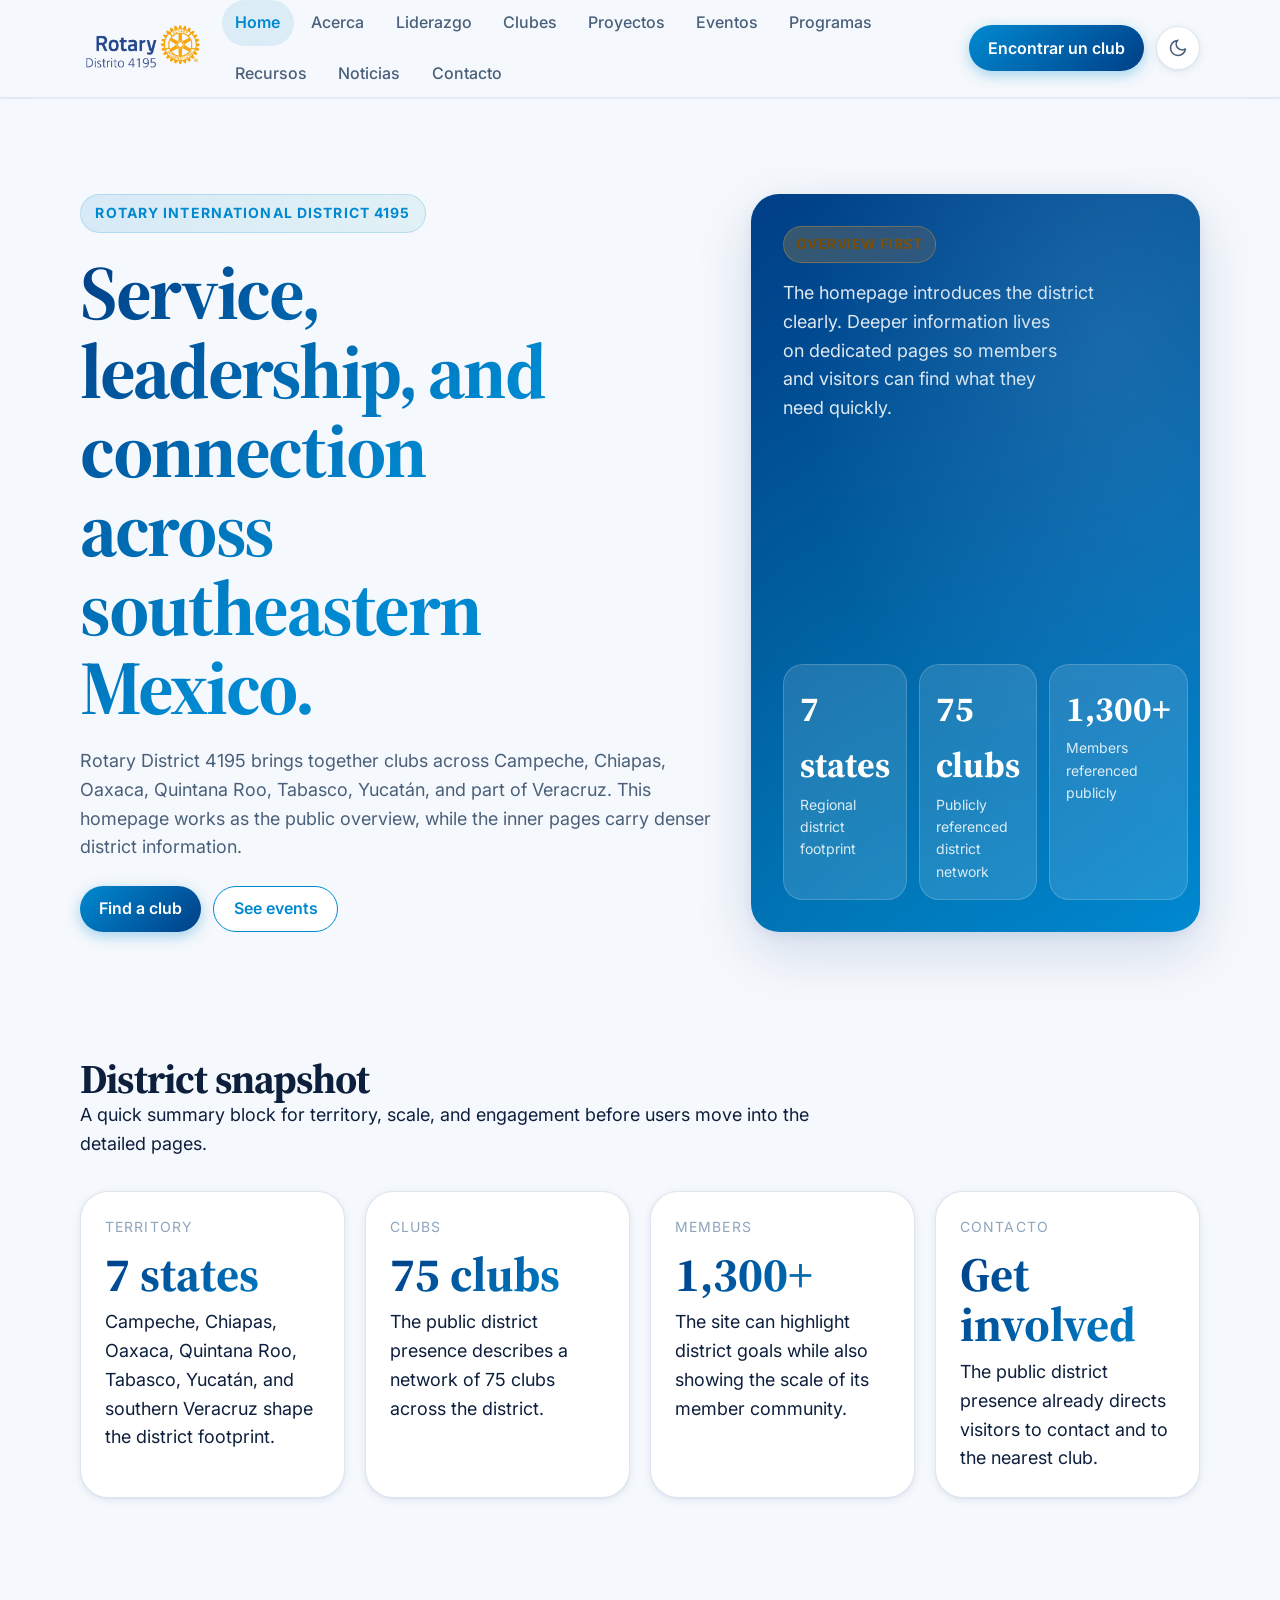
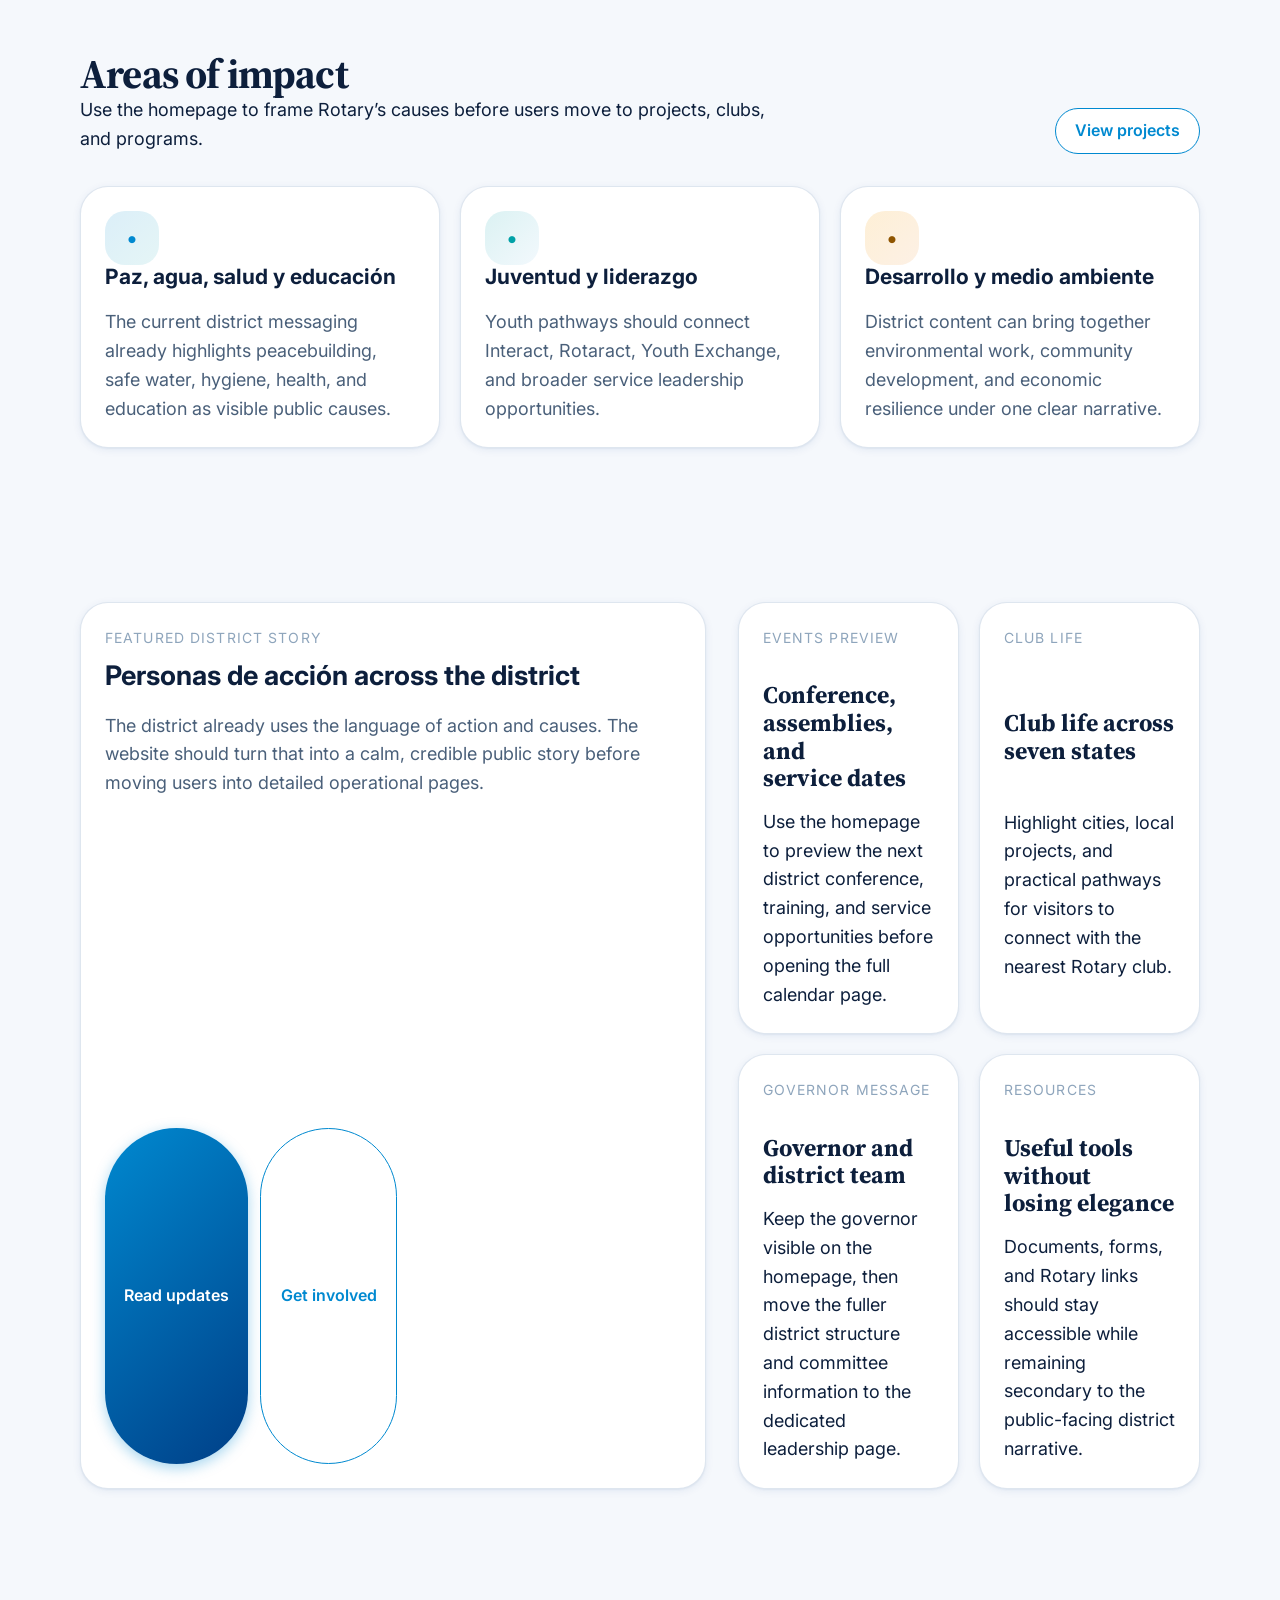
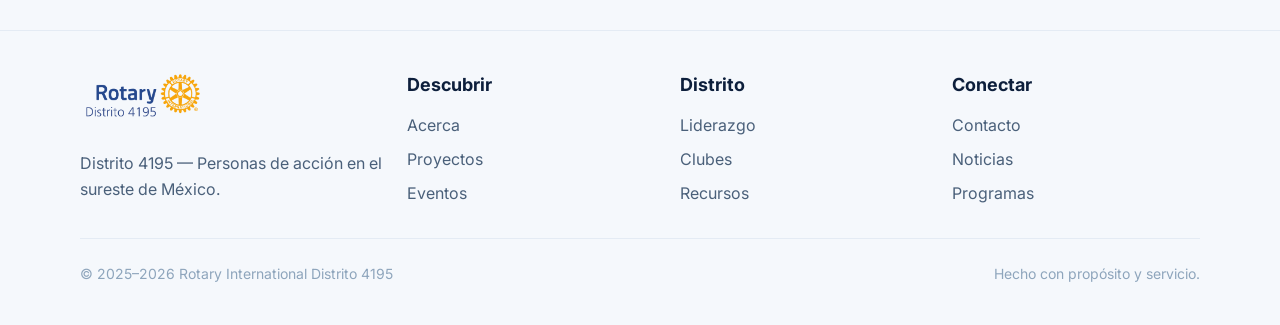
==== commit e58628e9: "Logo" ====
--- a/index.html
+++ b/index.html
@@ -18,8 +18,8 @@
   <header class="site-header">
   <div class="header-inner">
     <a class="brand" href="index.html">
-      <img class="brand-logo" src="assets/images/branding/Rotary-Logo_ES21.jpg"
-           alt="Rotary Distrito 4195" height="52" loading="eager" />
+      <img class="brand-logo" src="assets/images/branding/Rotary_Logo_ES21.png"
+           alt="Rotary Distrito 4195" height="10" loading="eager" />
     </a>
     <nav class="desktop-nav" aria-label="Primary">
       <a class="nav-link" href="index.html" aria-current="page">Home</a>
@@ -121,7 +121,7 @@
   <div class="container footer-grid">
     <div>
       <a class="brand" href="index.html" style="margin-bottom: var(--space-4); display:inline-flex;">
-        <img class="brand-logo" src="assets/images/branding/Rotary-Logo_ES21.jpg"
+        <img class="brand-logo" src="assets/images/branding/Rotary_Logo_ES21.png"
              alt="Rotary Distrito 4195" height="48" loading="lazy" />
       </a>
       <p style="margin-top: var(--space-3);">Distrito 4195 — Personas de acción en el sureste de México.</p>
